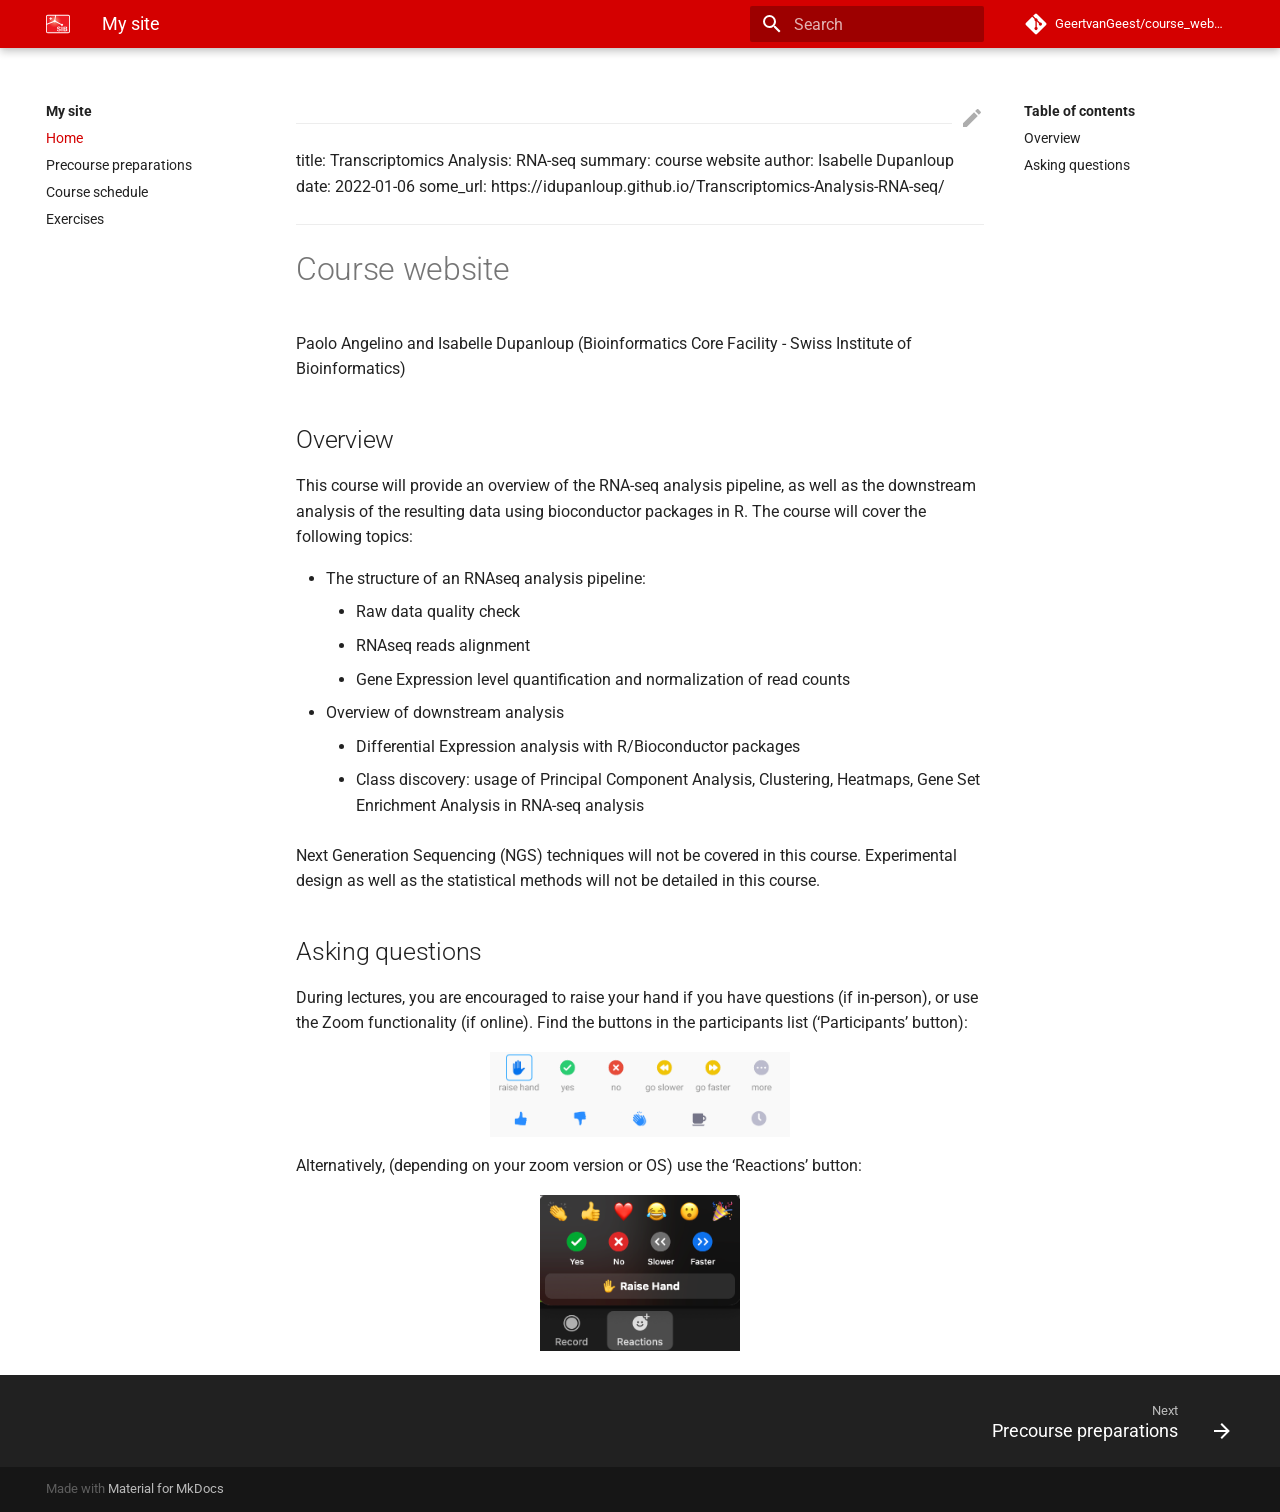
==== index.html @ 6cc34e75 "Deployed cab05c3 with MkDocs version: 1.1.2" ====
<!doctype html>
<html lang="en" class="no-js">
  <head>
    
      <meta charset="utf-8">
      <meta name="viewport" content="width=device-width,initial-scale=1">
      
      
      
      
      <link rel="icon" href="assets/images/SIB_logo.svg">
      <meta name="generator" content="mkdocs-1.1.2, mkdocs-material-7.1.6">
    
    
      
        <title>My site</title>
      
    
    
      <link rel="stylesheet" href="assets/stylesheets/main.875de78c.min.css">
      
        
        <link rel="stylesheet" href="assets/stylesheets/palette.f1a3b89f.min.css">
        
      
    
    
    
      
        
        <link rel="preconnect" href="https://fonts.gstatic.com" crossorigin>
        <link rel="stylesheet" href="https://fonts.googleapis.com/css?family=Roboto:300,400,400i,700%7CRoboto+Mono&display=fallback">
        <style>:root{--md-text-font-family:"Roboto";--md-code-font-family:"Roboto Mono"}</style>
      
    
    
    
      <link rel="stylesheet" href="stylesheets/extra.css">
    
    
      
    
    
  </head>
  
  
    
    
    
    
    
    <body dir="ltr" data-md-color-scheme="" data-md-color-primary="none" data-md-color-accent="none">
  
    
    <script>function __prefix(e){return new URL(".",location).pathname+"."+e}function __get(e,t=localStorage){return JSON.parse(t.getItem(__prefix(e)))}</script>
    
    <input class="md-toggle" data-md-toggle="drawer" type="checkbox" id="__drawer" autocomplete="off">
    <input class="md-toggle" data-md-toggle="search" type="checkbox" id="__search" autocomplete="off">
    <label class="md-overlay" for="__drawer"></label>
    <div data-md-component="skip">
      
        
        <a href="#course-website" class="md-skip">
          Skip to content
        </a>
      
    </div>
    <div data-md-component="announce">
      
    </div>
    
      <header class="md-header" data-md-component="header">
  <nav class="md-header__inner md-grid" aria-label="Header">
    <a href="." title="My site" class="md-header__button md-logo" aria-label="My site" data-md-component="logo">
      
  <img src="assets/images/SIB_logo.svg" alt="logo">

    </a>
    <label class="md-header__button md-icon" for="__drawer">
      <svg xmlns="http://www.w3.org/2000/svg" viewBox="0 0 24 24"><path d="M3 6h18v2H3V6m0 5h18v2H3v-2m0 5h18v2H3v-2z"/></svg>
    </label>
    <div class="md-header__title" data-md-component="header-title">
      <div class="md-header__ellipsis">
        <div class="md-header__topic">
          <span class="md-ellipsis">
            My site
          </span>
        </div>
        <div class="md-header__topic" data-md-component="header-topic">
          <span class="md-ellipsis">
            
              Home
            
          </span>
        </div>
      </div>
    </div>
    
    
    
      <label class="md-header__button md-icon" for="__search">
        <svg xmlns="http://www.w3.org/2000/svg" viewBox="0 0 24 24"><path d="M9.5 3A6.5 6.5 0 0 1 16 9.5c0 1.61-.59 3.09-1.56 4.23l.27.27h.79l5 5-1.5 1.5-5-5v-.79l-.27-.27A6.516 6.516 0 0 1 9.5 16 6.5 6.5 0 0 1 3 9.5 6.5 6.5 0 0 1 9.5 3m0 2C7 5 5 7 5 9.5S7 14 9.5 14 14 12 14 9.5 12 5 9.5 5z"/></svg>
      </label>
      
<div class="md-search" data-md-component="search" role="dialog">
  <label class="md-search__overlay" for="__search"></label>
  <div class="md-search__inner" role="search">
    <form class="md-search__form" name="search">
      <input type="text" class="md-search__input" name="query" aria-label="Search" placeholder="Search" autocapitalize="off" autocorrect="off" autocomplete="off" spellcheck="false" data-md-component="search-query" data-md-state="active" required>
      <label class="md-search__icon md-icon" for="__search">
        <svg xmlns="http://www.w3.org/2000/svg" viewBox="0 0 24 24"><path d="M9.5 3A6.5 6.5 0 0 1 16 9.5c0 1.61-.59 3.09-1.56 4.23l.27.27h.79l5 5-1.5 1.5-5-5v-.79l-.27-.27A6.516 6.516 0 0 1 9.5 16 6.5 6.5 0 0 1 3 9.5 6.5 6.5 0 0 1 9.5 3m0 2C7 5 5 7 5 9.5S7 14 9.5 14 14 12 14 9.5 12 5 9.5 5z"/></svg>
        <svg xmlns="http://www.w3.org/2000/svg" viewBox="0 0 24 24"><path d="M20 11v2H8l5.5 5.5-1.42 1.42L4.16 12l7.92-7.92L13.5 5.5 8 11h12z"/></svg>
      </label>
      <button type="reset" class="md-search__icon md-icon" aria-label="Clear" tabindex="-1">
        <svg xmlns="http://www.w3.org/2000/svg" viewBox="0 0 24 24"><path d="M19 6.41 17.59 5 12 10.59 6.41 5 5 6.41 10.59 12 5 17.59 6.41 19 12 13.41 17.59 19 19 17.59 13.41 12 19 6.41z"/></svg>
      </button>
    </form>
    <div class="md-search__output">
      <div class="md-search__scrollwrap" data-md-scrollfix>
        <div class="md-search-result" data-md-component="search-result">
          <div class="md-search-result__meta">
            Initializing search
          </div>
          <ol class="md-search-result__list"></ol>
        </div>
      </div>
    </div>
  </div>
</div>
    
    
      <div class="md-header__source">
        
<a href="https://github.com/GeertvanGeest/course_website_template/" title="Go to repository" class="md-source" data-md-component="source">
  <div class="md-source__icon md-icon">
    
    <svg xmlns="http://www.w3.org/2000/svg" viewBox="0 0 448 512"><path d="M439.55 236.05 244 40.45a28.87 28.87 0 0 0-40.81 0l-40.66 40.63 51.52 51.52c27.06-9.14 52.68 16.77 43.39 43.68l49.66 49.66c34.23-11.8 61.18 31 35.47 56.69-26.49 26.49-70.21-2.87-56-37.34L240.22 199v121.85c25.3 12.54 22.26 41.85 9.08 55a34.34 34.34 0 0 1-48.55 0c-17.57-17.6-11.07-46.91 11.25-56v-123c-20.8-8.51-24.6-30.74-18.64-45L142.57 101 8.45 235.14a28.86 28.86 0 0 0 0 40.81l195.61 195.6a28.86 28.86 0 0 0 40.8 0l194.69-194.69a28.86 28.86 0 0 0 0-40.81z"/></svg>
  </div>
  <div class="md-source__repository">
    GeertvanGeest/course_website_template
  </div>
</a>
      </div>
    
  </nav>
</header>
    
    <div class="md-container" data-md-component="container">
      
      
        
      
      <main class="md-main" data-md-component="main">
        <div class="md-main__inner md-grid">
          
            
              
              <div class="md-sidebar md-sidebar--primary" data-md-component="sidebar" data-md-type="navigation" >
                <div class="md-sidebar__scrollwrap">
                  <div class="md-sidebar__inner">
                    


<nav class="md-nav md-nav--primary" aria-label="Navigation" data-md-level="0">
  <label class="md-nav__title" for="__drawer">
    <a href="." title="My site" class="md-nav__button md-logo" aria-label="My site" data-md-component="logo">
      
  <img src="assets/images/SIB_logo.svg" alt="logo">

    </a>
    My site
  </label>
  
    <div class="md-nav__source">
      
<a href="https://github.com/GeertvanGeest/course_website_template/" title="Go to repository" class="md-source" data-md-component="source">
  <div class="md-source__icon md-icon">
    
    <svg xmlns="http://www.w3.org/2000/svg" viewBox="0 0 448 512"><path d="M439.55 236.05 244 40.45a28.87 28.87 0 0 0-40.81 0l-40.66 40.63 51.52 51.52c27.06-9.14 52.68 16.77 43.39 43.68l49.66 49.66c34.23-11.8 61.18 31 35.47 56.69-26.49 26.49-70.21-2.87-56-37.34L240.22 199v121.85c25.3 12.54 22.26 41.85 9.08 55a34.34 34.34 0 0 1-48.55 0c-17.57-17.6-11.07-46.91 11.25-56v-123c-20.8-8.51-24.6-30.74-18.64-45L142.57 101 8.45 235.14a28.86 28.86 0 0 0 0 40.81l195.61 195.6a28.86 28.86 0 0 0 40.8 0l194.69-194.69a28.86 28.86 0 0 0 0-40.81z"/></svg>
  </div>
  <div class="md-source__repository">
    GeertvanGeest/course_website_template
  </div>
</a>
    </div>
  
  <ul class="md-nav__list" data-md-scrollfix>
    
      
      
      

  
  
    
  
  
    <li class="md-nav__item md-nav__item--active">
      
      <input class="md-nav__toggle md-toggle" data-md-toggle="toc" type="checkbox" id="__toc">
      
      
        
      
      
        <label class="md-nav__link md-nav__link--active" for="__toc">
          Home
          <span class="md-nav__icon md-icon"></span>
        </label>
      
      <a href="." class="md-nav__link md-nav__link--active">
        Home
      </a>
      
        
<nav class="md-nav md-nav--secondary" aria-label="Table of contents">
  
  
  
    
  
  
    <label class="md-nav__title" for="__toc">
      <span class="md-nav__icon md-icon"></span>
      Table of contents
    </label>
    <ul class="md-nav__list" data-md-component="toc" data-md-scrollfix>
      
        <li class="md-nav__item">
  <a href="#overview" class="md-nav__link">
    Overview
  </a>
  
</li>
      
        <li class="md-nav__item">
  <a href="#asking-questions" class="md-nav__link">
    Asking questions
  </a>
  
</li>
      
    </ul>
  
</nav>
      
    </li>
  

    
      
      
      

  
  
  
    <li class="md-nav__item">
      <a href="precourse/" class="md-nav__link">
        Precourse preparations
      </a>
    </li>
  

    
      
      
      

  
  
  
    <li class="md-nav__item">
      <a href="course_schedule/" class="md-nav__link">
        Course schedule
      </a>
    </li>
  

    
      
      
      

  
  
  
    <li class="md-nav__item">
      <a href="exercises/" class="md-nav__link">
        Exercises
      </a>
    </li>
  

    
  </ul>
</nav>
                  </div>
                </div>
              </div>
            
            
              
              <div class="md-sidebar md-sidebar--secondary" data-md-component="sidebar" data-md-type="toc" >
                <div class="md-sidebar__scrollwrap">
                  <div class="md-sidebar__inner">
                    
<nav class="md-nav md-nav--secondary" aria-label="Table of contents">
  
  
  
    
  
  
    <label class="md-nav__title" for="__toc">
      <span class="md-nav__icon md-icon"></span>
      Table of contents
    </label>
    <ul class="md-nav__list" data-md-component="toc" data-md-scrollfix>
      
        <li class="md-nav__item">
  <a href="#overview" class="md-nav__link">
    Overview
  </a>
  
</li>
      
        <li class="md-nav__item">
  <a href="#asking-questions" class="md-nav__link">
    Asking questions
  </a>
  
</li>
      
    </ul>
  
</nav>
                  </div>
                </div>
              </div>
            
          
          <div class="md-content" data-md-component="content">
            <article class="md-content__inner md-typeset">
              
                
                  <a href="https://github.com/GeertvanGeest/course_website_template/edit/master/docs/index.md" title="Edit this page" class="md-content__button md-icon">
                    <svg xmlns="http://www.w3.org/2000/svg" viewBox="0 0 24 24"><path d="M20.71 7.04c.39-.39.39-1.04 0-1.41l-2.34-2.34c-.37-.39-1.02-.39-1.41 0l-1.84 1.83 3.75 3.75M3 17.25V21h3.75L17.81 9.93l-3.75-3.75L3 17.25z"/></svg>
                  </a>
                
                
                <hr />
<p>title: Transcriptomics Analysis: RNA-seq
summary: course website
author: Isabelle Dupanloup
date: 2022-01-06
some_url: https://idupanloup.github.io/Transcriptomics-Analysis-RNA-seq/</p>
<hr />
<h1 id="course-website">Course website</h1>
<p>Paolo Angelino and Isabelle Dupanloup (Bioinformatics Core Facility - Swiss Institute of Bioinformatics)</p>
<h2 id="overview">Overview</h2>
<p>This course will provide an overview of the RNA-seq analysis pipeline, as well as the downstream analysis of the resulting data using bioconductor packages in R. The course will cover the following topics:</p>
<ul>
<li>The structure of an RNAseq analysis pipeline:<ul>
<li>Raw data quality check</li>
<li>RNAseq reads alignment</li>
<li>Gene Expression level quantification and normalization of read counts</li>
</ul>
</li>
<li>Overview of downstream analysis<ul>
<li>Differential Expression analysis with R/Bioconductor packages</li>
<li>Class discovery: usage of Principal Component Analysis, Clustering, Heatmaps, Gene Set Enrichment Analysis in RNA-seq analysis</li>
</ul>
</li>
</ul>
<p>Next Generation Sequencing (NGS) techniques will not be covered in this course.
Experimental design as well as the statistical methods will not be detailed in this course. </p>
<h2 id="asking-questions">Asking questions</h2>
<p>During lectures, you are encouraged to raise your hand if you have questions (if in-person), or use the Zoom functionality (if online). Find the buttons in the participants list (&lsquo;Participants&rsquo; button):</p>
<figure>
  <img src="assets/images/zoom_icons.png" width="300"/>
</figure>

<p>Alternatively, (depending on your zoom version or OS) use the &lsquo;Reactions&rsquo; button:</p>
<figure>
  <img src="assets/images/reactions_zoom.png" width="200"/>
</figure>
                
              
              
                


              
            </article>
          </div>
        </div>
        
      </main>
      
        
<footer class="md-footer">
  
    <nav class="md-footer__inner md-grid" aria-label="Footer">
      
      
        <a href="precourse/" class="md-footer__link md-footer__link--next" rel="next">
          <div class="md-footer__title">
            <div class="md-ellipsis">
              <span class="md-footer__direction">
                Next
              </span>
              Precourse preparations
            </div>
          </div>
          <div class="md-footer__button md-icon">
            <svg xmlns="http://www.w3.org/2000/svg" viewBox="0 0 24 24"><path d="M4 11v2h12l-5.5 5.5 1.42 1.42L19.84 12l-7.92-7.92L10.5 5.5 16 11H4z"/></svg>
          </div>
        </a>
      
    </nav>
  
  <div class="md-footer-meta md-typeset">
    <div class="md-footer-meta__inner md-grid">
      <div class="md-footer-copyright">
        
        Made with
        <a href="https://squidfunk.github.io/mkdocs-material/" target="_blank" rel="noopener">
          Material for MkDocs
        </a>
        
      </div>
      
    </div>
  </div>
</footer>
      
    </div>
    <div class="md-dialog" data-md-component="dialog">
      <div class="md-dialog__inner md-typeset"></div>
    </div>
    <script id="__config" type="application/json">{"base": ".", "features": [], "translations": {"clipboard.copy": "Copy to clipboard", "clipboard.copied": "Copied to clipboard", "search.config.lang": "en", "search.config.pipeline": "trimmer, stopWordFilter", "search.config.separator": "[\\s\\-]+", "search.placeholder": "Search", "search.result.placeholder": "Type to start searching", "search.result.none": "No matching documents", "search.result.one": "1 matching document", "search.result.other": "# matching documents", "search.result.more.one": "1 more on this page", "search.result.more.other": "# more on this page", "search.result.term.missing": "Missing"}, "search": "assets/javascripts/workers/search.d351de03.min.js", "version": null}</script>
    
    
      <script src="assets/javascripts/bundle.34eae1b6.min.js"></script>
      
    
  </body>
</html>
---- assets/stylesheets/main.875de78c.min.css ----
@charset "UTF-8";html{-webkit-text-size-adjust:none;-ms-text-size-adjust:none;text-size-adjust:none;box-sizing:border-box}*,:after,:before{box-sizing:inherit}body{margin:0}a,button,input,label{-webkit-tap-highlight-color:transparent}a{color:inherit;text-decoration:none}hr{border:0;box-sizing:content-box;display:block;height:.05rem;overflow:visible;padding:0}small{font-size:80%}sub,sup{line-height:1em}img{border-style:none}table{border-collapse:separate;border-spacing:0}td,th{font-weight:400;vertical-align:top}button{background:transparent;border:0;font-family:inherit;font-size:inherit;margin:0;padding:0}input{border:0;outline:none}:root{--md-default-fg-color:rgba(0,0,0,0.87);--md-default-fg-color--light:rgba(0,0,0,0.54);--md-default-fg-color--lighter:rgba(0,0,0,0.32);--md-default-fg-color--lightest:rgba(0,0,0,0.07);--md-default-bg-color:#fff;--md-default-bg-color--light:hsla(0,0%,100%,0.7);--md-default-bg-color--lighter:hsla(0,0%,100%,0.3);--md-default-bg-color--lightest:hsla(0,0%,100%,0.12);--md-primary-fg-color:#4051b5;--md-primary-fg-color--light:#5d6cc0;--md-primary-fg-color--dark:#303fa1;--md-primary-bg-color:#fff;--md-primary-bg-color--light:hsla(0,0%,100%,0.7);--md-accent-fg-color:#526cfe;--md-accent-fg-color--transparent:rgba(82,108,254,0.1);--md-accent-bg-color:#fff;--md-accent-bg-color--light:hsla(0,0%,100%,0.7)}:root>*{--md-code-fg-color:#36464e;--md-code-bg-color:#f5f5f5;--md-code-hl-color:rgba(255,255,0,0.5);--md-code-hl-number-color:#d52a2a;--md-code-hl-special-color:#db1457;--md-code-hl-function-color:#a846b9;--md-code-hl-constant-color:#6e59d9;--md-code-hl-keyword-color:#3f6ec6;--md-code-hl-string-color:#1c7d4d;--md-code-hl-name-color:var(--md-code-fg-color);--md-code-hl-operator-color:var(--md-default-fg-color--light);--md-code-hl-punctuation-color:var(--md-default-fg-color--light);--md-code-hl-comment-color:var(--md-default-fg-color--light);--md-code-hl-generic-color:var(--md-default-fg-color--light);--md-code-hl-variable-color:var(--md-default-fg-color--light);--md-typeset-color:var(--md-default-fg-color);--md-typeset-a-color:var(--md-primary-fg-color);--md-typeset-mark-color:rgba(255,255,0,0.5);--md-typeset-del-color:rgba(245,80,61,0.15);--md-typeset-ins-color:rgba(11,213,112,0.15);--md-typeset-kbd-color:#fafafa;--md-typeset-kbd-accent-color:#fff;--md-typeset-kbd-border-color:#b8b8b8;--md-admonition-fg-color:var(--md-default-fg-color);--md-admonition-bg-color:var(--md-default-bg-color);--md-footer-fg-color:#fff;--md-footer-fg-color--light:hsla(0,0%,100%,0.7);--md-footer-fg-color--lighter:hsla(0,0%,100%,0.3);--md-footer-bg-color:rgba(0,0,0,0.87);--md-footer-bg-color--dark:rgba(0,0,0,0.32)}.md-icon svg{fill:currentColor;display:block;height:1.2rem;width:1.2rem}body{-webkit-font-smoothing:antialiased;-moz-osx-font-smoothing:grayscale}body,input{font-feature-settings:"kern","liga";font-family:var(--md-text-font-family,_),-apple-system,BlinkMacSystemFont,Helvetica,Arial,sans-serif}body,code,input,kbd,pre{color:var(--md-typeset-color)}code,kbd,pre{font-feature-settings:"kern";font-family:var(--md-code-font-family,_),SFMono-Regular,Consolas,Menlo,monospace}:root{--md-typeset-table--ascending:url('data:image/svg+xml;charset=utf-8,<svg xmlns="http://www.w3.org/2000/svg" viewBox="0 0 24 24"><path d="M11 4h2v12l5.5-5.5 1.42 1.42L12 19.84l-7.92-7.92L5.5 10.5 11 16V4z"/></svg>');--md-typeset-table--descending:url('data:image/svg+xml;charset=utf-8,<svg xmlns="http://www.w3.org/2000/svg" viewBox="0 0 24 24"><path d="M13 20h-2V8l-5.5 5.5-1.42-1.42L12 4.16l7.92 7.92-1.42 1.42L13 8v12z"/></svg>')}.md-typeset{-webkit-print-color-adjust:exact;color-adjust:exact;font-size:.8rem;line-height:1.6}@media print{.md-typeset{font-size:.68rem}}.md-typeset blockquote,.md-typeset dl,.md-typeset figure,.md-typeset ol,.md-typeset pre,.md-typeset ul{margin:1em 0}.md-typeset h1{color:var(--md-default-fg-color--light);font-size:2em;line-height:1.3;margin:0 0 1.25em}.md-typeset h1,.md-typeset h2{font-weight:300;letter-spacing:-.01em}.md-typeset h2{font-size:1.5625em;line-height:1.4;margin:1.6em 0 .64em}.md-typeset h3{font-size:1.25em;font-weight:400;letter-spacing:-.01em;line-height:1.5;margin:1.6em 0 .8em}.md-typeset h2+h3{margin-top:.8em}.md-typeset h4{font-weight:700;letter-spacing:-.01em;margin:1em 0}.md-typeset h5,.md-typeset h6{color:var(--md-default-fg-color--light);font-size:.8em;font-weight:700;letter-spacing:-.01em;margin:1.25em 0}.md-typeset h5{text-transform:uppercase}.md-typeset hr{border-bottom:.05rem solid var(--md-default-fg-color--lightest);display:flow-root;margin:1.5em 0}.md-typeset a{color:var(--md-typeset-a-color);word-break:break-word}.md-typeset a,.md-typeset a:before{transition:color 125ms}.md-typeset a:focus,.md-typeset a:hover{color:var(--md-accent-fg-color)}.md-typeset a.focus-visible{outline-color:var(--md-accent-fg-color);outline-offset:.2rem}.md-typeset code,.md-typeset kbd,.md-typeset pre{color:var(--md-code-fg-color);direction:ltr}@media print{.md-typeset code,.md-typeset kbd,.md-typeset pre{white-space:pre-wrap}}.md-typeset code{background-color:var(--md-code-bg-color);border-radius:.1rem;-webkit-box-decoration-break:clone;box-decoration-break:clone;font-size:.85em;padding:0 .2941176471em;word-break:break-word}.md-typeset code:not(.focus-visible){-webkit-tap-highlight-color:transparent;outline:none}.md-typeset h1 code,.md-typeset h2 code,.md-typeset h3 code,.md-typeset h4 code,.md-typeset h5 code,.md-typeset h6 code{background-color:transparent;box-shadow:none;margin:initial;padding:initial}.md-typeset a code{color:currentColor}.md-typeset pre{display:flow-root;line-height:1.4;position:relative}.md-typeset pre>code{-webkit-box-decoration-break:slice;box-decoration-break:slice;box-shadow:none;display:block;margin:0;overflow:auto;padding:.7720588235em 1.1764705882em;scrollbar-color:var(--md-default-fg-color--lighter) transparent;scrollbar-width:thin;touch-action:auto;word-break:normal}.md-typeset pre>code:hover{scrollbar-color:var(--md-accent-fg-color) transparent}.md-typeset pre>code::-webkit-scrollbar{height:.2rem;width:.2rem}.md-typeset pre>code::-webkit-scrollbar-thumb{background-color:var(--md-default-fg-color--lighter)}.md-typeset pre>code::-webkit-scrollbar-thumb:hover{background-color:var(--md-accent-fg-color)}@media screen and (max-width:44.9375em){.md-typeset>pre{margin:1em -.8rem}.md-typeset>pre code{border-radius:0}}.md-typeset kbd{background-color:var(--md-typeset-kbd-color);border-radius:.1rem;box-shadow:0 .1rem 0 .05rem var(--md-typeset-kbd-border-color),0 .1rem 0 var(--md-typeset-kbd-border-color),0 -.1rem .2rem var(--md-typeset-kbd-accent-color) inset;color:var(--md-default-fg-color);display:inline-block;font-size:.75em;padding:0 .6666666667em;vertical-align:text-top;word-break:break-word}.md-typeset mark{background-color:var(--md-typeset-mark-color);-webkit-box-decoration-break:clone;box-decoration-break:clone;color:inherit;word-break:break-word}.md-typeset abbr{border-bottom:.05rem dotted var(--md-default-fg-color--light);cursor:help;text-decoration:none}@media (hover:none){.md-typeset abbr{position:relative}.md-typeset abbr[title]:focus:after,.md-typeset abbr[title]:hover:after{background-color:var(--md-default-fg-color);border-radius:.1rem;box-shadow:0 2px 2px 0 rgba(0,0,0,.14),0 1px 5px 0 rgba(0,0,0,.12),0 3px 1px -2px rgba(0,0,0,.2);color:var(--md-default-bg-color);content:attr(title);display:inline-block;font-size:.7rem;left:0;margin-top:2em;max-width:80%;min-width:-webkit-max-content;min-width:-moz-max-content;min-width:max-content;padding:.2rem .3rem;position:absolute;width:auto}}.md-typeset small{opacity:.75}.md-typeset sub,.md-typeset sup{margin-left:.078125em}[dir=rtl] .md-typeset sub,[dir=rtl] .md-typeset sup{margin-left:0;margin-right:.078125em}.md-typeset blockquote{border-left:.2rem solid var(--md-default-fg-color--lighter);color:var(--md-default-fg-color--light);display:flow-root;padding-left:.6rem}[dir=rtl] .md-typeset blockquote{border-left:initial;border-right:.2rem solid var(--md-default-fg-color--lighter);padding-left:0;padding-right:.6rem}.md-typeset ul{list-style-type:disc}.md-typeset ol,.md-typeset ul{display:flow-root;margin-left:.625em;padding:0}[dir=rtl] .md-typeset ol,[dir=rtl] .md-typeset ul{margin-left:0;margin-right:.625em}.md-typeset ol ol,.md-typeset ul ol{list-style-type:lower-alpha}.md-typeset ol ol ol,.md-typeset ul ol ol{list-style-type:lower-roman}.md-typeset ol li,.md-typeset ul li{margin-bottom:.5em;margin-left:1.25em}[dir=rtl] .md-typeset ol li,[dir=rtl] .md-typeset ul li{margin-left:0;margin-right:1.25em}.md-typeset ol li blockquote,.md-typeset ol li p,.md-typeset ul li blockquote,.md-typeset ul li p{margin:.5em 0}.md-typeset ol li:last-child,.md-typeset ul li:last-child{margin-bottom:0}.md-typeset ol li ol,.md-typeset ol li ul,.md-typeset ul li ol,.md-typeset ul li ul{margin:.5em 0 .5em .625em}[dir=rtl] .md-typeset ol li ol,[dir=rtl] .md-typeset ol li ul,[dir=rtl] .md-typeset ul li ol,[dir=rtl] .md-typeset ul li ul{margin-left:0;margin-right:.625em}.md-typeset dd{margin:1em 0 1.5em 1.875em}[dir=rtl] .md-typeset dd{margin-left:0;margin-right:1.875em}.md-typeset img,.md-typeset svg{height:auto;max-width:100%}.md-typeset img[align=left],.md-typeset svg[align=left]{margin:1em 1em 1em 0}.md-typeset img[align=right],.md-typeset svg[align=right]{margin:1em 0 1em 1em}.md-typeset img[align]:only-child,.md-typeset svg[align]:only-child{margin-top:0}.md-typeset figure{display:flow-root;margin:0 auto;max-width:100%;text-align:center;width:-webkit-fit-content;width:-moz-fit-content;width:fit-content}.md-typeset figure img{display:block}.md-typeset figcaption{font-style:italic;margin:1em auto 2em;max-width:24rem}.md-typeset iframe{max-width:100%}.md-typeset table:not([class]){background-color:var(--md-default-bg-color);border-radius:.1rem;box-shadow:0 .2rem .5rem rgba(0,0,0,.05),0 0 .05rem rgba(0,0,0,.1);display:inline-block;font-size:.64rem;max-width:100%;overflow:auto;touch-action:auto}@media print{.md-typeset table:not([class]){display:table}}.md-typeset table:not([class])+*{margin-top:1.5em}.md-typeset table:not([class]) td>:first-child,.md-typeset table:not([class]) th>:first-child{margin-top:0}.md-typeset table:not([class]) td>:last-child,.md-typeset table:not([class]) th>:last-child{margin-bottom:0}.md-typeset table:not([class]) td:not([align]),.md-typeset table:not([class]) th:not([align]){text-align:left}[dir=rtl] .md-typeset table:not([class]) td:not([align]),[dir=rtl] .md-typeset table:not([class]) th:not([align]){text-align:right}.md-typeset table:not([class]) th{background-color:var(--md-default-fg-color--light);color:var(--md-default-bg-color);min-width:5rem;padding:.9375em 1.25em;vertical-align:top}.md-typeset table:not([class]) th a{color:inherit}.md-typeset table:not([class]) td{border-top:.05rem solid var(--md-default-fg-color--lightest);padding:.9375em 1.25em;vertical-align:top}.md-typeset table:not([class]) tr{transition:background-color 125ms}.md-typeset table:not([class]) tr:hover{background-color:rgba(0,0,0,.04);box-shadow:0 .05rem 0 var(--md-default-bg-color) inset}.md-typeset table:not([class]) tr:first-child td{border-top:0}.md-typeset table:not([class]) a{word-break:normal}.md-typeset table th[role=columnheader]{cursor:pointer}.md-typeset table th[role=columnheader]:after{content:"";display:inline-block;height:1.2em;margin-left:.5em;-webkit-mask-repeat:no-repeat;mask-repeat:no-repeat;-webkit-mask-size:contain;mask-size:contain;vertical-align:sub;width:1.2em}.md-typeset table th[role=columnheader][aria-sort=ascending]:after{background-color:currentColor;-webkit-mask-image:var(--md-typeset-table--ascending);mask-image:var(--md-typeset-table--ascending)}.md-typeset table th[role=columnheader][aria-sort=descending]:after{background-color:currentColor;-webkit-mask-image:var(--md-typeset-table--descending);mask-image:var(--md-typeset-table--descending)}.md-typeset__scrollwrap{margin:1em -.8rem;overflow-x:auto;touch-action:auto}.md-typeset__table{display:inline-block;margin-bottom:.5em;padding:0 .8rem}@media print{.md-typeset__table{display:block}}html .md-typeset__table table{display:table;margin:0;overflow:hidden;width:100%}html{font-size:125%;height:100%;overflow-x:hidden}@media screen and (min-width:100em){html{font-size:137.5%}}@media screen and (min-width:125em){html{font-size:150%}}body{background-color:var(--md-default-bg-color);display:flex;flex-direction:column;font-size:.5rem;min-height:100%;position:relative;width:100%}@media print{body{display:block}}@media screen and (max-width:59.9375em){body[data-md-state=lock]{position:fixed}}.md-grid{margin-left:auto;margin-right:auto;max-width:61rem}.md-container{display:flex;flex-direction:column;flex-grow:1}@media print{.md-container{display:block}}.md-main{flex-grow:1}.md-main__inner{display:flex;height:100%;margin-top:1.5rem}.md-ellipsis{overflow:hidden;text-overflow:ellipsis;white-space:nowrap}.md-toggle{display:none}.md-option{height:0;opacity:0;position:absolute;width:0}.md-option:checked+label:not([hidden]){display:block}.md-option.focus-visible+label{outline-color:var(--md-accent-fg-color);outline-style:auto}.md-skip{background-color:var(--md-default-fg-color);border-radius:.1rem;color:var(--md-default-bg-color);font-size:.64rem;margin:.5rem;opacity:0;outline-color:var(--md-accent-fg-color);padding:.3rem .5rem;position:fixed;transform:translateY(.4rem);z-index:-1}.md-skip:focus{opacity:1;transform:translateY(0);transition:transform .25s cubic-bezier(.4,0,.2,1),opacity 175ms 75ms;z-index:10}@page{margin:25mm}.md-announce{background-color:var(--md-footer-bg-color);overflow:auto}@media print{.md-announce{display:none}}.md-announce__inner{color:var(--md-footer-fg-color);font-size:.7rem;margin:.6rem auto;padding:0 .8rem}:root{--md-clipboard-icon:url('data:image/svg+xml;charset=utf-8,<svg xmlns="http://www.w3.org/2000/svg" viewBox="0 0 24 24"><path d="M19 21H8V7h11m0-2H8a2 2 0 0 0-2 2v14a2 2 0 0 0 2 2h11a2 2 0 0 0 2-2V7a2 2 0 0 0-2-2m-3-4H4a2 2 0 0 0-2 2v14h2V3h12V1z"/></svg>')}.md-clipboard{border-radius:.1rem;color:var(--md-default-fg-color--lightest);cursor:pointer;height:1.5em;outline-color:var(--md-accent-fg-color);outline-offset:.1rem;position:absolute;right:.5em;top:.5em;transition:color .25s;width:1.5em;z-index:1}@media print{.md-clipboard{display:none}}.md-clipboard:not(.focus-visible){-webkit-tap-highlight-color:transparent;outline:none}:hover>.md-clipboard{color:var(--md-default-fg-color--light)}.md-clipboard:focus,.md-clipboard:hover{color:var(--md-accent-fg-color)}.md-clipboard:after{background-color:currentColor;content:"";display:block;height:1.125em;margin:0 auto;-webkit-mask-image:var(--md-clipboard-icon);mask-image:var(--md-clipboard-icon);-webkit-mask-repeat:no-repeat;mask-repeat:no-repeat;-webkit-mask-size:contain;mask-size:contain;width:1.125em}.md-clipboard--inline{cursor:pointer}.md-clipboard--inline code{transition:color .25s,background-color .25s}.md-clipboard--inline:focus code,.md-clipboard--inline:hover code{background-color:var(--md-accent-fg-color--transparent);color:var(--md-accent-fg-color)}.md-content{flex-grow:1;overflow:hidden;scroll-padding-top:51.2rem}.md-content__inner{margin:0 .8rem 1.2rem;padding-top:.6rem}@media screen and (min-width:76.25em){.md-sidebar--primary:not([hidden])~.md-content>.md-content__inner{margin-left:1.2rem}[dir=rtl] .md-sidebar--primary:not([hidden])~.md-content>.md-content__inner{margin-left:.8rem;margin-right:1.2rem}.md-sidebar--secondary:not([hidden])~.md-content>.md-content__inner{margin-right:1.2rem}[dir=rtl] .md-sidebar--secondary:not([hidden])~.md-content>.md-content__inner{margin-left:1.2rem;margin-right:.8rem}}.md-content__inner:before{content:"";display:block;height:.4rem}.md-content__inner>:last-child{margin-bottom:0}.md-content__button{float:right;margin:.4rem 0 .4rem .4rem;padding:0}@media print{.md-content__button{display:none}}[dir=rtl] .md-content__button{float:left;margin-left:0;margin-right:.4rem}[dir=rtl] .md-content__button svg{transform:scaleX(-1)}.md-typeset .md-content__button{color:var(--md-default-fg-color--lighter)}.md-content__button svg{display:inline;vertical-align:top}.md-dialog{background-color:var(--md-default-fg-color);border-radius:.1rem;bottom:.8rem;box-shadow:0 2px 2px 0 rgba(0,0,0,.14),0 1px 5px 0 rgba(0,0,0,.12),0 3px 1px -2px rgba(0,0,0,.2);left:auto;min-width:11.1rem;opacity:0;padding:.4rem .6rem;pointer-events:none;position:fixed;right:.8rem;transform:translateY(100%);transition:transform 0ms .4s,opacity .4s;z-index:2}@media print{.md-dialog{display:none}}[dir=rtl] .md-dialog{left:.8rem;right:auto}.md-dialog[data-md-state=open]{opacity:1;pointer-events:auto;transform:translateY(0);transition:transform .4s cubic-bezier(.075,.85,.175,1),opacity .4s}.md-dialog__inner{color:var(--md-default-bg-color);font-size:.7rem}.md-typeset .md-button{border:.1rem solid;border-radius:.1rem;color:var(--md-primary-fg-color);display:inline-block;font-weight:700;padding:.625em 2em;transition:color 125ms,background-color 125ms,border-color 125ms}.md-typeset .md-button--primary{background-color:var(--md-primary-fg-color);border-color:var(--md-primary-fg-color);color:var(--md-primary-bg-color)}.md-typeset .md-button:focus,.md-typeset .md-button:hover{background-color:var(--md-accent-fg-color);border-color:var(--md-accent-fg-color);color:var(--md-accent-bg-color)}.md-typeset .md-input{border-radius:.1rem;box-shadow:0 .2rem .5rem rgba(0,0,0,.1),0 .025rem .05rem rgba(0,0,0,.1);font-size:.8rem;height:1.8rem;padding:0 .6rem;transition:box-shadow .25s}.md-typeset .md-input:focus,.md-typeset .md-input:hover{box-shadow:0 .4rem 1rem rgba(0,0,0,.15),0 .025rem .05rem rgba(0,0,0,.15)}.md-typeset .md-input--stretch{width:100%}.md-header{background-color:var(--md-primary-fg-color);box-shadow:0 0 .2rem transparent,0 .2rem .4rem transparent;color:var(--md-primary-bg-color);left:0;position:-webkit-sticky;position:sticky;right:0;top:0;z-index:2}@media print{.md-header{display:none}}.md-header[data-md-state=shadow]{box-shadow:0 0 .2rem rgba(0,0,0,.1),0 .2rem .4rem rgba(0,0,0,.2);transition:transform .25s cubic-bezier(.1,.7,.1,1),box-shadow .25s}.md-header[data-md-state=hidden]{transform:translateY(-100%);transition:transform .25s cubic-bezier(.8,0,.6,1),box-shadow .25s}.md-header__inner{align-items:center;display:flex;padding:0 .2rem}.md-header__button{color:currentColor;cursor:pointer;margin:.2rem;outline-color:var(--md-accent-fg-color);padding:.4rem;position:relative;transition:opacity .25s;vertical-align:middle;z-index:1}.md-header__button:hover{opacity:.7}.md-header__button:not([hidden]){display:inline-block}.md-header__button:not(.focus-visible){-webkit-tap-highlight-color:transparent;outline:none}.md-header__button.md-logo{margin:.2rem;padding:.4rem}@media screen and (max-width:76.1875em){.md-header__button.md-logo{display:none}}.md-header__button.md-logo img,.md-header__button.md-logo svg{fill:currentColor;display:block;height:1.2rem;width:1.2rem}@media screen and (min-width:60em){.md-header__button[for=__search]{display:none}}.no-js .md-header__button[for=__search]{display:none}[dir=rtl] .md-header__button[for=__search] svg{transform:scaleX(-1)}@media screen and (min-width:76.25em){.md-header__button[for=__drawer]{display:none}}.md-header__topic{display:flex;max-width:100%;position:absolute;transition:transform .4s cubic-bezier(.1,.7,.1,1),opacity .15s}.md-header__topic+.md-header__topic{opacity:0;pointer-events:none;transform:translateX(1.25rem);transition:transform .4s cubic-bezier(1,.7,.1,.1),opacity .15s;z-index:-1}[dir=rtl] .md-header__topic+.md-header__topic{transform:translateX(-1.25rem)}.md-header__title{flex-grow:1;font-size:.9rem;height:2.4rem;line-height:2.4rem;margin-left:1rem;margin-right:.4rem}.md-header__title[data-md-state=active] .md-header__topic{opacity:0;pointer-events:none;transform:translateX(-1.25rem);transition:transform .4s cubic-bezier(1,.7,.1,.1),opacity .15s;z-index:-1}[dir=rtl] .md-header__title[data-md-state=active] .md-header__topic{transform:translateX(1.25rem)}.md-header__title[data-md-state=active] .md-header__topic+.md-header__topic{opacity:1;pointer-events:auto;transform:translateX(0);transition:transform .4s cubic-bezier(.1,.7,.1,1),opacity .15s;z-index:0}.md-header__title>.md-header__ellipsis{height:100%;position:relative;width:100%}.md-header__option{display:flex;flex-shrink:0;max-width:100%;transition:max-width 0ms .25s,opacity .25s .25s;white-space:nowrap}[data-md-toggle=search]:checked~.md-header .md-header__option{max-width:0;opacity:0;transition:max-width 0ms,opacity 0ms}.md-header__source{display:none}@media screen and (min-width:60em){.md-header__source{display:block;margin-left:1rem;max-width:11.7rem;width:11.7rem}[dir=rtl] .md-header__source{margin-left:0;margin-right:1rem}}@media screen and (min-width:76.25em){.md-header__source{margin-left:1.4rem}[dir=rtl] .md-header__source{margin-right:1.4rem}}.md-footer{background-color:var(--md-footer-bg-color);color:var(--md-footer-fg-color)}@media print{.md-footer{display:none}}.md-footer__inner{overflow:auto;padding:.2rem}.md-footer__link{display:flex;outline-color:var(--md-accent-fg-color);padding-bottom:.4rem;padding-top:1.4rem;transition:opacity .25s}@media screen and (min-width:45em){.md-footer__link{width:50%}}.md-footer__link:focus,.md-footer__link:hover{opacity:.7}.md-footer__link--prev{float:left}@media screen and (max-width:44.9375em){.md-footer__link--prev{width:25%}.md-footer__link--prev .md-footer__title{display:none}}[dir=rtl] .md-footer__link--prev{float:right}[dir=rtl] .md-footer__link--prev svg{transform:scaleX(-1)}.md-footer__link--next{float:right;text-align:right}@media screen and (max-width:44.9375em){.md-footer__link--next{width:75%}}[dir=rtl] .md-footer__link--next{float:left;text-align:left}[dir=rtl] .md-footer__link--next svg{transform:scaleX(-1)}.md-footer__title{flex-grow:1;font-size:.9rem;line-height:2.4rem;max-width:calc(100% - 2.4rem);padding:0 1rem;position:relative}.md-footer__button{margin:.2rem;padding:.4rem}.md-footer__direction{font-size:.64rem;left:0;margin-top:-1rem;opacity:.7;padding:0 1rem;position:absolute;right:0}.md-footer-meta{background-color:var(--md-footer-bg-color--dark)}.md-footer-meta__inner{display:flex;flex-wrap:wrap;justify-content:space-between;padding:.2rem}html .md-footer-meta.md-typeset a{color:var(--md-footer-fg-color--light)}html .md-footer-meta.md-typeset a:focus,html .md-footer-meta.md-typeset a:hover{color:var(--md-footer-fg-color)}.md-footer-copyright{color:var(--md-footer-fg-color--lighter);font-size:.64rem;margin:auto .6rem;padding:.4rem 0;width:100%}@media screen and (min-width:45em){.md-footer-copyright{width:auto}}.md-footer-copyright__highlight{color:var(--md-footer-fg-color--light)}.md-footer-social{margin:0 .4rem;padding:.2rem 0 .6rem}@media screen and (min-width:45em){.md-footer-social{padding:.6rem 0}}.md-footer-social__link{display:inline-block;height:1.6rem;text-align:center;width:1.6rem}.md-footer-social__link:before{line-height:1.9}.md-footer-social__link svg{fill:currentColor;max-height:.8rem;vertical-align:-25%}:root{--md-nav-icon--prev:url('data:image/svg+xml;charset=utf-8,<svg xmlns="http://www.w3.org/2000/svg" viewBox="0 0 24 24"><path d="M20 11v2H8l5.5 5.5-1.42 1.42L4.16 12l7.92-7.92L13.5 5.5 8 11h12z"/></svg>');--md-nav-icon--next:url('data:image/svg+xml;charset=utf-8,<svg xmlns="http://www.w3.org/2000/svg" viewBox="0 0 24 24"><path d="M8.59 16.58 13.17 12 8.59 7.41 10 6l6 6-6 6-1.41-1.42z"/></svg>');--md-toc-icon:url('data:image/svg+xml;charset=utf-8,<svg xmlns="http://www.w3.org/2000/svg" viewBox="0 0 24 24"><path d="M3 9h14V7H3v2m0 4h14v-2H3v2m0 4h14v-2H3v2m16 0h2v-2h-2v2m0-10v2h2V7h-2m0 6h2v-2h-2v2z"/></svg>')}.md-nav{font-size:.7rem;line-height:1.3}.md-nav__title{display:block;font-weight:700;overflow:hidden;padding:0 .6rem;text-overflow:ellipsis}.md-nav__title .md-nav__button{display:none}.md-nav__title .md-nav__button img{height:100%;width:auto}.md-nav__title .md-nav__button.md-logo img,.md-nav__title .md-nav__button.md-logo svg{fill:currentColor;display:block;height:2.4rem;width:2.4rem}.md-nav__list{list-style:none;margin:0;padding:0}.md-nav__item{padding:0 .6rem}.md-nav__item .md-nav__item{padding-right:0}[dir=rtl] .md-nav__item .md-nav__item{padding-left:0;padding-right:.6rem}.md-nav__link{cursor:pointer;display:block;margin-top:.625em;overflow:hidden;scroll-snap-align:start;text-overflow:ellipsis;transition:color 125ms}.md-nav__link[data-md-state=blur]{color:var(--md-default-fg-color--light)}.md-nav__item .md-nav__link--active{color:var(--md-typeset-a-color)}.md-nav__item--nested>.md-nav__link{color:inherit}.md-nav__link:focus,.md-nav__link:hover{color:var(--md-accent-fg-color)}.md-nav__link.focus-visible{outline-color:var(--md-accent-fg-color);outline-offset:.2rem}.md-nav--primary .md-nav__link[for=__toc]{display:none}.md-nav--primary .md-nav__link[for=__toc] .md-icon:after{background-color:currentColor;display:block;height:100%;-webkit-mask-image:var(--md-toc-icon);mask-image:var(--md-toc-icon);width:100%}.md-nav--primary .md-nav__link[for=__toc]~.md-nav{display:none}.md-nav__source{display:none}@media screen and (max-width:76.1875em){.md-nav--primary,.md-nav--primary .md-nav{background-color:var(--md-default-bg-color);display:flex;flex-direction:column;height:100%;left:0;position:absolute;right:0;top:0;z-index:1}.md-nav--primary .md-nav__item,.md-nav--primary .md-nav__title{font-size:.8rem;line-height:1.5}.md-nav--primary .md-nav__title{background-color:var(--md-default-fg-color--lightest);color:var(--md-default-fg-color--light);cursor:pointer;font-weight:400;height:5.6rem;line-height:2.4rem;padding:3rem .8rem .2rem;position:relative;white-space:nowrap}.md-nav--primary .md-nav__title .md-nav__icon{display:block;height:1.2rem;left:.4rem;margin:.2rem;position:absolute;top:.4rem;width:1.2rem}[dir=rtl] .md-nav--primary .md-nav__title .md-nav__icon{left:auto;right:.4rem}.md-nav--primary .md-nav__title .md-nav__icon:after{background-color:currentColor;content:"";display:block;height:100%;-webkit-mask-image:var(--md-nav-icon--prev);mask-image:var(--md-nav-icon--prev);-webkit-mask-repeat:no-repeat;mask-repeat:no-repeat;-webkit-mask-size:contain;mask-size:contain;width:100%}.md-nav--primary .md-nav__title~.md-nav__list{background-color:var(--md-default-bg-color);box-shadow:0 .05rem 0 var(--md-default-fg-color--lightest) inset;overflow-y:auto;-ms-scroll-snap-type:y mandatory;scroll-snap-type:y mandatory;touch-action:pan-y}.md-nav--primary .md-nav__title~.md-nav__list>:first-child{border-top:0}.md-nav--primary .md-nav__title[for=__drawer]{background-color:var(--md-primary-fg-color);color:var(--md-primary-bg-color)}.md-nav--primary .md-nav__title .md-logo{display:block;left:.2rem;margin:.2rem;padding:.4rem;position:absolute;top:.2rem}[dir=rtl] .md-nav--primary .md-nav__title .md-logo{left:auto;right:.2rem}.md-nav--primary .md-nav__list{flex:1}.md-nav--primary .md-nav__item{border-top:.05rem solid var(--md-default-fg-color--lightest);padding:0}.md-nav--primary .md-nav__item--nested>.md-nav__link{padding-right:2.4rem}[dir=rtl] .md-nav--primary .md-nav__item--nested>.md-nav__link{padding-left:2.4rem;padding-right:.8rem}.md-nav--primary .md-nav__item--active>.md-nav__link{color:var(--md-typeset-a-color)}.md-nav--primary .md-nav__item--active>.md-nav__link:focus,.md-nav--primary .md-nav__item--active>.md-nav__link:hover{color:var(--md-accent-fg-color)}.md-nav--primary .md-nav__link{margin-top:0;padding:.6rem .8rem;position:relative}.md-nav--primary .md-nav__link .md-nav__icon{color:inherit;font-size:1.2rem;height:1.2rem;margin-top:-.6rem;position:absolute;right:.6rem;top:50%;width:1.2rem}[dir=rtl] .md-nav--primary .md-nav__link .md-nav__icon{left:.6rem;right:auto}.md-nav--primary .md-nav__link .md-nav__icon:after{background-color:currentColor;content:"";display:block;height:100%;-webkit-mask-image:var(--md-nav-icon--next);mask-image:var(--md-nav-icon--next);-webkit-mask-repeat:no-repeat;mask-repeat:no-repeat;-webkit-mask-size:contain;mask-size:contain;width:100%}[dir=rtl] .md-nav--primary .md-nav__icon:after{transform:scale(-1)}.md-nav--primary .md-nav--secondary .md-nav__link{position:static}.md-nav--primary .md-nav--secondary .md-nav{background-color:transparent;position:static}.md-nav--primary .md-nav--secondary .md-nav .md-nav__link{padding-left:1.4rem}[dir=rtl] .md-nav--primary .md-nav--secondary .md-nav .md-nav__link{padding-left:0;padding-right:1.4rem}.md-nav--primary .md-nav--secondary .md-nav .md-nav .md-nav__link{padding-left:2rem}[dir=rtl] .md-nav--primary .md-nav--secondary .md-nav .md-nav .md-nav__link{padding-left:0;padding-right:2rem}.md-nav--primary .md-nav--secondary .md-nav .md-nav .md-nav .md-nav__link{padding-left:2.6rem}[dir=rtl] .md-nav--primary .md-nav--secondary .md-nav .md-nav .md-nav .md-nav__link{padding-left:0;padding-right:2.6rem}.md-nav--primary .md-nav--secondary .md-nav .md-nav .md-nav .md-nav .md-nav__link{padding-left:3.2rem}[dir=rtl] .md-nav--primary .md-nav--secondary .md-nav .md-nav .md-nav .md-nav .md-nav__link{padding-left:0;padding-right:3.2rem}.md-nav--secondary{background-color:transparent}.md-nav__toggle~.md-nav{display:flex;opacity:0;transform:translateX(100%);transition:transform .25s cubic-bezier(.8,0,.6,1),opacity 125ms 50ms}[dir=rtl] .md-nav__toggle~.md-nav{transform:translateX(-100%)}.md-nav__toggle:checked~.md-nav{opacity:1;transform:translateX(0);transition:transform .25s cubic-bezier(.4,0,.2,1),opacity 125ms 125ms}.md-nav__toggle:checked~.md-nav>.md-nav__list{-webkit-backface-visibility:hidden;backface-visibility:hidden}}@media screen and (max-width:59.9375em){.md-nav--primary .md-nav__link[for=__toc]{display:block;padding-right:2.4rem}[dir=rtl] .md-nav--primary .md-nav__link[for=__toc]{padding-left:2.4rem;padding-right:.8rem}.md-nav--primary .md-nav__link[for=__toc] .md-icon:after{content:""}.md-nav--primary .md-nav__link[for=__toc]+.md-nav__link{display:none}.md-nav--primary .md-nav__link[for=__toc]~.md-nav{display:flex}.md-nav__source{background-color:var(--md-primary-fg-color--dark);color:var(--md-primary-bg-color);display:block;padding:0 .2rem}}@media screen and (min-width:60em) and (max-width:76.1875em){.md-nav--integrated .md-nav__link[for=__toc]{display:block;padding-right:2.4rem;scroll-snap-align:none}[dir=rtl] .md-nav--integrated .md-nav__link[for=__toc]{padding-left:2.4rem;padding-right:.8rem}.md-nav--integrated .md-nav__link[for=__toc] .md-icon:after{content:""}.md-nav--integrated .md-nav__link[for=__toc]+.md-nav__link{display:none}.md-nav--integrated .md-nav__link[for=__toc]~.md-nav{display:flex}}@media screen and (min-width:60em){.md-nav--secondary .md-nav__title[for=__toc]{scroll-snap-align:start}.md-nav--secondary .md-nav__title .md-nav__icon{display:none}}@media screen and (min-width:76.25em){.md-nav{transition:max-height .25s cubic-bezier(.86,0,.07,1)}.md-nav--primary .md-nav__title[for=__drawer]{scroll-snap-align:start}.md-nav--primary .md-nav__title .md-nav__icon{display:none}.md-nav__toggle~.md-nav{display:none}.md-nav__toggle:checked~.md-nav,.md-nav__toggle:indeterminate~.md-nav{display:block}.md-nav__item--nested>.md-nav>.md-nav__title{display:none}.md-nav__item--section{display:block;margin:1.25em 0}.md-nav__item--section:last-child{margin-bottom:0}.md-nav__item--section>.md-nav__link{display:none}.md-nav__item--section>.md-nav{display:block}.md-nav__item--section>.md-nav>.md-nav__title{display:block;padding:0;pointer-events:none;scroll-snap-align:start}.md-nav__item--section>.md-nav>.md-nav__list>.md-nav__item{padding:0}.md-nav__icon{float:right;height:.9rem;transition:transform .25s;width:.9rem}[dir=rtl] .md-nav__icon{float:left;transform:rotate(180deg)}.md-nav__icon:after{background-color:currentColor;content:"";display:inline-block;height:100%;-webkit-mask-image:var(--md-nav-icon--next);mask-image:var(--md-nav-icon--next);-webkit-mask-repeat:no-repeat;mask-repeat:no-repeat;-webkit-mask-size:contain;mask-size:contain;vertical-align:-.1rem;width:100%}.md-nav__item--nested .md-nav__toggle:checked~.md-nav__link .md-nav__icon,.md-nav__item--nested .md-nav__toggle:indeterminate~.md-nav__link .md-nav__icon{transform:rotate(90deg)}.md-nav--lifted>.md-nav__list>.md-nav__item--nested,.md-nav--lifted>.md-nav__title{display:none}.md-nav--lifted>.md-nav__list>.md-nav__item{display:none}.md-nav--lifted>.md-nav__list>.md-nav__item--active{display:block;padding:0}.md-nav--lifted>.md-nav__list>.md-nav__item--active>.md-nav__link{display:none}.md-nav--lifted>.md-nav__list>.md-nav__item--active>.md-nav>.md-nav__title{display:block;padding:0 .6rem;pointer-events:none;scroll-snap-align:start}.md-nav--lifted .md-nav[data-md-level="1"]{display:block}.md-nav--lifted .md-nav[data-md-level="1"]>.md-nav__list>.md-nav__item{padding-right:.6rem}.md-nav--integrated .md-nav__link[for=__toc]~.md-nav{border-left:.05rem solid var(--md-primary-fg-color);display:block;margin-bottom:1.25em}.md-nav--integrated .md-nav__link[for=__toc]~.md-nav>.md-nav__title{display:none}}:root{--md-search-result-icon:url('data:image/svg+xml;charset=utf-8,<svg xmlns="http://www.w3.org/2000/svg" viewBox="0 0 24 24"><path d="M14 2H6a2 2 0 0 0-2 2v16a2 2 0 0 0 2 2h7c-.41-.25-.8-.56-1.14-.9-.33-.33-.61-.7-.86-1.1H6V4h7v5h5v1.18c.71.16 1.39.43 2 .82V8l-6-6m6.31 16.9c1.33-2.11.69-4.9-1.4-6.22-2.11-1.33-4.91-.68-6.22 1.4-1.34 2.11-.69 4.89 1.4 6.22 1.46.93 3.32.93 4.79.02L22 23.39 23.39 22l-3.08-3.1m-3.81.1a2.5 2.5 0 0 1-2.5-2.5 2.5 2.5 0 0 1 2.5-2.5 2.5 2.5 0 0 1 2.5 2.5 2.5 2.5 0 0 1-2.5 2.5z"/></svg>')}.md-search{position:relative}@media screen and (min-width:60em){.md-search{padding:.2rem 0}}.no-js .md-search{display:none}.md-search__overlay{opacity:0;z-index:1}@media screen and (max-width:59.9375em){.md-search__overlay{background-color:var(--md-default-bg-color);border-radius:1rem;height:2rem;left:-2.2rem;overflow:hidden;pointer-events:none;position:absolute;top:.2rem;transform-origin:center;transition:transform .3s .1s,opacity .2s .2s;width:2rem}[dir=rtl] .md-search__overlay{left:auto;right:-2.2rem}[data-md-toggle=search]:checked~.md-header .md-search__overlay{opacity:1;transition:transform .4s,opacity .1s}}@media screen and (min-width:60em){.md-search__overlay{background-color:rgba(0,0,0,.54);cursor:pointer;height:0;left:0;position:fixed;top:0;transition:width 0ms .25s,height 0ms .25s,opacity .25s;width:0}[dir=rtl] .md-search__overlay{left:auto;right:0}[data-md-toggle=search]:checked~.md-header .md-search__overlay{height:200vh;opacity:1;transition:width 0ms,height 0ms,opacity .25s;width:100%}}@media screen and (max-width:29.9375em){[data-md-toggle=search]:checked~.md-header .md-search__overlay{transform:scale(45)}}@media screen and (min-width:30em) and (max-width:44.9375em){[data-md-toggle=search]:checked~.md-header .md-search__overlay{transform:scale(60)}}@media screen and (min-width:45em) and (max-width:59.9375em){[data-md-toggle=search]:checked~.md-header .md-search__overlay{transform:scale(75)}}.md-search__inner{-webkit-backface-visibility:hidden;backface-visibility:hidden}@media screen and (max-width:59.9375em){.md-search__inner{height:100%;left:100%;opacity:0;position:fixed;top:0;transform:translateX(5%);transition:right 0ms .3s,left 0ms .3s,transform .15s cubic-bezier(.4,0,.2,1) .15s,opacity .15s .15s;width:100%;z-index:2}[data-md-toggle=search]:checked~.md-header .md-search__inner{left:0;opacity:1;transform:translateX(0);transition:right 0ms 0ms,left 0ms 0ms,transform .15s cubic-bezier(.1,.7,.1,1) .15s,opacity .15s .15s}[dir=rtl] [data-md-toggle=search]:checked~.md-header .md-search__inner{left:auto;right:0}html [dir=rtl] .md-search__inner{left:auto;right:100%;transform:translateX(-5%)}}@media screen and (min-width:60em){.md-search__inner{float:right;padding:.1rem 0;position:relative;transition:width .25s cubic-bezier(.1,.7,.1,1);width:11.7rem}[dir=rtl] .md-search__inner{float:left}}@media screen and (min-width:60em) and (max-width:76.1875em){[data-md-toggle=search]:checked~.md-header .md-search__inner{width:23.4rem}}@media screen and (min-width:76.25em){[data-md-toggle=search]:checked~.md-header .md-search__inner{width:34.4rem}}.md-search__form{position:relative}@media screen and (min-width:60em){.md-search__form{border-radius:.1rem}}.md-search__input{background-color:var(--md-default-bg-color);box-shadow:0 0 .6rem transparent;padding:0 2.2rem 0 3.6rem;position:relative;text-overflow:ellipsis;transition:color .25s,background-color .25s,box-shadow .25s;z-index:2}[dir=rtl] .md-search__input{padding:0 3.6rem 0 2.2rem}.md-search__input::-webkit-input-placeholder{-webkit-transition:color .25s;transition:color .25s}.md-search__input::-moz-placeholder{-moz-transition:color .25s;transition:color .25s}.md-search__input::-ms-input-placeholder{-ms-transition:color .25s;transition:color .25s}.md-search__input::placeholder{transition:color .25s}.md-search__input::-webkit-input-placeholder{color:var(--md-default-fg-color--light)}.md-search__input::-moz-placeholder{color:var(--md-default-fg-color--light)}.md-search__input::-ms-input-placeholder{color:var(--md-default-fg-color--light)}.md-search__input::placeholder,.md-search__input~.md-search__icon{color:var(--md-default-fg-color--light)}.md-search__input::-ms-clear{display:none}[data-md-toggle=search]:checked~.md-header .md-search__input{box-shadow:0 0 .6rem rgba(0,0,0,.07)}@media screen and (max-width:59.9375em){.md-search__input{font-size:.9rem;height:2.4rem;width:100%}}@media screen and (min-width:60em){.md-search__input{background-color:rgba(0,0,0,.26);border-radius:.1rem;color:inherit;font-size:.8rem;height:1.8rem;padding-left:2.2rem;width:100%}[dir=rtl] .md-search__input{padding-right:2.2rem}.md-search__input+.md-search__icon{color:var(--md-primary-bg-color)}.md-search__input::-webkit-input-placeholder{color:var(--md-primary-bg-color--light)}.md-search__input::-moz-placeholder{color:var(--md-primary-bg-color--light)}.md-search__input::-ms-input-placeholder{color:var(--md-primary-bg-color--light)}.md-search__input::placeholder{color:var(--md-primary-bg-color--light)}.md-search__input:hover{background-color:hsla(0,0%,100%,.12)}[data-md-toggle=search]:checked~.md-header .md-search__input{background-color:var(--md-default-bg-color);border-radius:.1rem .1rem 0 0;color:var(--md-default-fg-color);text-overflow:clip}[data-md-toggle=search]:checked~.md-header .md-search__input::-webkit-input-placeholder{color:var(--md-default-fg-color--light)}[data-md-toggle=search]:checked~.md-header .md-search__input::-moz-placeholder{color:var(--md-default-fg-color--light)}[data-md-toggle=search]:checked~.md-header .md-search__input::-ms-input-placeholder{color:var(--md-default-fg-color--light)}[data-md-toggle=search]:checked~.md-header .md-search__input+.md-search__icon,[data-md-toggle=search]:checked~.md-header .md-search__input::placeholder{color:var(--md-default-fg-color--light)}}.md-search__icon{cursor:pointer;height:1.2rem;position:absolute;transition:color .25s,opacity .25s;width:1.2rem;z-index:2}.md-search__icon:hover{opacity:.7}.md-search__icon[for=__search]{left:.5rem;top:.3rem}[dir=rtl] .md-search__icon[for=__search]{left:auto;right:.5rem}[dir=rtl] .md-search__icon[for=__search] svg{transform:scaleX(-1)}@media screen and (max-width:59.9375em){.md-search__icon[for=__search]{left:.8rem;top:.6rem}[dir=rtl] .md-search__icon[for=__search]{left:auto;right:.8rem}.md-search__icon[for=__search] svg:first-child{display:none}}@media screen and (min-width:60em){.md-search__icon[for=__search]{pointer-events:none}.md-search__icon[for=__search] svg:last-child{display:none}}.md-search__icon[type=reset]{opacity:0;pointer-events:none;right:.5rem;top:.3rem;transform:scale(.75);transition:transform .15s cubic-bezier(.1,.7,.1,1),opacity .15s}[dir=rtl] .md-search__icon[type=reset]{left:.5rem;right:auto}@media screen and (max-width:59.9375em){.md-search__icon[type=reset]{right:.8rem;top:.6rem}[dir=rtl] .md-search__icon[type=reset]{left:.8rem;right:auto}}[data-md-toggle=search]:checked~.md-header .md-search__input:valid~.md-search__icon[type=reset]{opacity:1;pointer-events:auto;transform:scale(1)}[data-md-toggle=search]:checked~.md-header .md-search__input:valid~.md-search__icon[type=reset]:hover{opacity:.7}.md-search__output{border-radius:0 0 .1rem .1rem;overflow:hidden;position:absolute;width:100%;z-index:1}@media screen and (max-width:59.9375em){.md-search__output{bottom:0;top:2.4rem}}@media screen and (min-width:60em){.md-search__output{opacity:0;top:1.9rem;transition:opacity .4s}[data-md-toggle=search]:checked~.md-header .md-search__output{box-shadow:0 6px 10px 0 rgba(0,0,0,.14),0 1px 18px 0 rgba(0,0,0,.12),0 3px 5px -1px rgba(0,0,0,.4);opacity:1}}.md-search__scrollwrap{-webkit-backface-visibility:hidden;backface-visibility:hidden;background-color:var(--md-default-bg-color);height:100%;overflow-y:auto;touch-action:pan-y}@media (-webkit-max-device-pixel-ratio:1),(max-resolution:1dppx){.md-search__scrollwrap{transform:translateZ(0)}}@media screen and (min-width:60em) and (max-width:76.1875em){.md-search__scrollwrap{width:23.4rem}}@media screen and (min-width:76.25em){.md-search__scrollwrap{width:34.4rem}}@media screen and (min-width:60em){.md-search__scrollwrap{max-height:0;scrollbar-color:var(--md-default-fg-color--lighter) transparent;scrollbar-width:thin}[data-md-toggle=search]:checked~.md-header .md-search__scrollwrap{max-height:75vh}.md-search__scrollwrap:hover{scrollbar-color:var(--md-accent-fg-color) transparent}.md-search__scrollwrap::-webkit-scrollbar{height:.2rem;width:.2rem}.md-search__scrollwrap::-webkit-scrollbar-thumb{background-color:var(--md-default-fg-color--lighter)}.md-search__scrollwrap::-webkit-scrollbar-thumb:hover{background-color:var(--md-accent-fg-color)}}.md-search-result{color:var(--md-default-fg-color);word-break:break-word}.md-search-result__meta{background-color:var(--md-default-fg-color--lightest);color:var(--md-default-fg-color--light);font-size:.64rem;line-height:1.8rem;padding:0 .8rem;scroll-snap-align:start}@media screen and (min-width:60em){.md-search-result__meta{padding-left:2.2rem}[dir=rtl] .md-search-result__meta{padding-left:0;padding-right:2.2rem}}.md-search-result__list{list-style:none;margin:0;padding:0}.md-search-result__item{box-shadow:0 -.05rem 0 var(--md-default-fg-color--lightest)}.md-search-result__item:first-child{box-shadow:none}.md-search-result__link{display:block;outline:none;scroll-snap-align:start;transition:background-color .25s}.md-search-result__link:focus,.md-search-result__link:hover{background-color:var(--md-accent-fg-color--transparent)}.md-search-result__link:last-child p:last-child{margin-bottom:.6rem}.md-search-result__more summary{color:var(--md-typeset-a-color);cursor:pointer;display:block;font-size:.64rem;outline:none;padding:.75em .8rem;scroll-snap-align:start;transition:color .25s,background-color .25s}@media screen and (min-width:60em){.md-search-result__more summary{padding-left:2.2rem}[dir=rtl] .md-search-result__more summary{padding-left:.8rem;padding-right:2.2rem}}.md-search-result__more summary:focus,.md-search-result__more summary:hover{background-color:var(--md-accent-fg-color--transparent);color:var(--md-accent-fg-color)}.md-search-result__more summary::-webkit-details-marker,.md-search-result__more summary::marker{display:none}.md-search-result__more summary~*>*{opacity:.65}.md-search-result__article{overflow:hidden;padding:0 .8rem;position:relative}@media screen and (min-width:60em){.md-search-result__article{padding-left:2.2rem}[dir=rtl] .md-search-result__article{padding-left:.8rem;padding-right:2.2rem}}.md-search-result__article--document .md-search-result__title{font-size:.8rem;font-weight:400;line-height:1.4;margin:.55rem 0}.md-search-result__icon{color:var(--md-default-fg-color--light);height:1.2rem;left:0;margin:.5rem;position:absolute;width:1.2rem}@media screen and (max-width:59.9375em){.md-search-result__icon{display:none}}.md-search-result__icon:after{background-color:currentColor;content:"";display:inline-block;height:100%;-webkit-mask-image:var(--md-search-result-icon);mask-image:var(--md-search-result-icon);-webkit-mask-repeat:no-repeat;mask-repeat:no-repeat;-webkit-mask-size:contain;mask-size:contain;width:100%}[dir=rtl] .md-search-result__icon{left:auto;right:0}[dir=rtl] .md-search-result__icon:after{transform:scaleX(-1)}.md-search-result__title{font-size:.64rem;font-weight:700;line-height:1.6;margin:.5em 0}.md-search-result__teaser{-webkit-box-orient:vertical;-webkit-line-clamp:2;color:var(--md-default-fg-color--light);display:-webkit-box;font-size:.64rem;line-height:1.6;margin:.5em 0;max-height:2rem;overflow:hidden;text-overflow:ellipsis}@media screen and (max-width:44.9375em){.md-search-result__teaser{-webkit-line-clamp:3;max-height:3rem}}@media screen and (min-width:60em) and (max-width:76.1875em){.md-search-result__teaser{-webkit-line-clamp:3;max-height:3rem}}.md-search-result__teaser mark{background-color:transparent;text-decoration:underline}.md-search-result__terms{font-size:.64rem;font-style:italic;margin:.5em 0}.md-search-result mark{background-color:transparent;color:var(--md-accent-fg-color)}.md-select{position:relative;z-index:1}.md-select__inner{background-color:var(--md-default-bg-color);border-radius:.1rem;box-shadow:0 .2rem .5rem rgba(0,0,0,.1),0 0 .05rem rgba(0,0,0,.25);color:var(--md-default-fg-color);left:50%;margin-top:.2rem;max-height:0;opacity:0;position:absolute;top:calc(100% - .2rem);transform:translate3d(-50%,.3rem,0);transition:transform .25s 375ms,opacity .25s .25s,max-height 0ms .5s}.md-select:focus-within .md-select__inner,.md-select:hover .md-select__inner{max-height:10rem;opacity:1;transform:translate3d(-50%,0,0);transition:transform .25s cubic-bezier(.1,.7,.1,1),opacity .25s,max-height 0ms}.md-select__inner:after{border-bottom:.2rem solid transparent;border-bottom-color:var(--md-default-bg-color);border-left:.2rem solid transparent;border-right:.2rem solid transparent;border-top:0;content:"";height:0;left:50%;margin-left:-.2rem;margin-top:-.2rem;position:absolute;top:0;width:0}.md-select__list{border-radius:.1rem;font-size:.8rem;list-style-type:none;margin:0;max-height:inherit;overflow:auto;padding:0}.md-select__item{line-height:1.8rem}.md-select__link{cursor:pointer;display:block;outline:none;padding-left:.6rem;padding-right:1.2rem;scroll-snap-align:start;transition:background-color .25s,color .25s;width:100%}[dir=rtl] .md-select__link{padding-left:1.2rem;padding-right:.6rem}.md-select__link:focus,.md-select__link:hover{color:var(--md-accent-fg-color)}.md-select__link:focus{background-color:var(--md-default-fg-color--lightest)}.md-sidebar{align-self:flex-start;flex-shrink:0;padding:1.2rem 0;position:-webkit-sticky;position:sticky;top:2.4rem;width:12.1rem}@media print{.md-sidebar{display:none}}@media screen and (max-width:76.1875em){.md-sidebar--primary{background-color:var(--md-default-bg-color);display:block;height:100%;left:-12.1rem;position:fixed;top:0;transform:translateX(0);transition:transform .25s cubic-bezier(.4,0,.2,1),box-shadow .25s;width:12.1rem;z-index:3}[dir=rtl] .md-sidebar--primary{left:auto;right:-12.1rem}[data-md-toggle=drawer]:checked~.md-container .md-sidebar--primary{box-shadow:0 8px 10px 1px rgba(0,0,0,.14),0 3px 14px 2px rgba(0,0,0,.12),0 5px 5px -3px rgba(0,0,0,.4);transform:translateX(12.1rem)}[dir=rtl] [data-md-toggle=drawer]:checked~.md-container .md-sidebar--primary{transform:translateX(-12.1rem)}.md-sidebar--primary .md-sidebar__scrollwrap{bottom:0;left:0;margin:0;overflow:hidden;position:absolute;right:0;-ms-scroll-snap-type:none;scroll-snap-type:none;top:0}}@media screen and (min-width:76.25em){.md-sidebar{height:0}.no-js .md-sidebar{height:auto}}.md-sidebar--secondary{display:none;order:2}@media screen and (min-width:60em){.md-sidebar--secondary{height:0}.no-js .md-sidebar--secondary{height:auto}.md-sidebar--secondary:not([hidden]){display:block}.md-sidebar--secondary .md-sidebar__scrollwrap{touch-action:pan-y}}.md-sidebar__scrollwrap{-webkit-backface-visibility:hidden;backface-visibility:hidden;margin:0 .2rem;overflow-y:auto;scrollbar-color:var(--md-default-fg-color--lighter) transparent;scrollbar-width:thin}.md-sidebar__scrollwrap:hover{scrollbar-color:var(--md-accent-fg-color) transparent}.md-sidebar__scrollwrap::-webkit-scrollbar{height:.2rem;width:.2rem}.md-sidebar__scrollwrap::-webkit-scrollbar-thumb{background-color:var(--md-default-fg-color--lighter)}.md-sidebar__scrollwrap::-webkit-scrollbar-thumb:hover{background-color:var(--md-accent-fg-color)}@media screen and (max-width:76.1875em){.md-overlay{background-color:rgba(0,0,0,.54);height:0;opacity:0;position:fixed;top:0;transition:width 0ms .25s,height 0ms .25s,opacity .25s;width:0;z-index:3}[data-md-toggle=drawer]:checked~.md-overlay{height:100%;opacity:1;transition:width 0ms,height 0ms,opacity .25s;width:100%}}@-webkit-keyframes facts{0%{height:0}to{height:.65rem}}@keyframes facts{0%{height:0}to{height:.65rem}}@-webkit-keyframes fact{0%{opacity:0;transform:translateY(100%)}50%{opacity:0}to{opacity:1;transform:translateY(0)}}@keyframes fact{0%{opacity:0;transform:translateY(100%)}50%{opacity:0}to{opacity:1;transform:translateY(0)}}:root{--md-source-forks-icon:url('data:image/svg+xml;charset=utf-8,<svg xmlns="http://www.w3.org/2000/svg" viewBox="0 0 16 16"><path fill-rule="evenodd" d="M5 3.25a.75.75 0 1 1-1.5 0 .75.75 0 0 1 1.5 0zm0 2.122a2.25 2.25 0 1 0-1.5 0v.878A2.25 2.25 0 0 0 5.75 8.5h1.5v2.128a2.251 2.251 0 1 0 1.5 0V8.5h1.5a2.25 2.25 0 0 0 2.25-2.25v-.878a2.25 2.25 0 1 0-1.5 0v.878a.75.75 0 0 1-.75.75h-4.5A.75.75 0 0 1 5 6.25v-.878zm3.75 7.378a.75.75 0 1 1-1.5 0 .75.75 0 0 1 1.5 0zm3-8.75a.75.75 0 1 0 0-1.5.75.75 0 0 0 0 1.5z"/></svg>');--md-source-repositories-icon:url('data:image/svg+xml;charset=utf-8,<svg xmlns="http://www.w3.org/2000/svg" viewBox="0 0 16 16"><path fill-rule="evenodd" d="M2 2.5A2.5 2.5 0 0 1 4.5 0h8.75a.75.75 0 0 1 .75.75v12.5a.75.75 0 0 1-.75.75h-2.5a.75.75 0 1 1 0-1.5h1.75v-2h-8a1 1 0 0 0-.714 1.7.75.75 0 0 1-1.072 1.05A2.495 2.495 0 0 1 2 11.5v-9zm10.5-1V9h-8c-.356 0-.694.074-1 .208V2.5a1 1 0 0 1 1-1h8zM5 12.25v3.25a.25.25 0 0 0 .4.2l1.45-1.087a.25.25 0 0 1 .3 0L8.6 15.7a.25.25 0 0 0 .4-.2v-3.25a.25.25 0 0 0-.25-.25h-3.5a.25.25 0 0 0-.25.25z"/></svg>');--md-source-stars-icon:url('data:image/svg+xml;charset=utf-8,<svg xmlns="http://www.w3.org/2000/svg" viewBox="0 0 16 16"><path fill-rule="evenodd" d="M8 .25a.75.75 0 0 1 .673.418l1.882 3.815 4.21.612a.75.75 0 0 1 .416 1.279l-3.046 2.97.719 4.192a.75.75 0 0 1-1.088.791L8 12.347l-3.766 1.98a.75.75 0 0 1-1.088-.79l.72-4.194L.818 6.374a.75.75 0 0 1 .416-1.28l4.21-.611L7.327.668A.75.75 0 0 1 8 .25zm0 2.445L6.615 5.5a.75.75 0 0 1-.564.41l-3.097.45 2.24 2.184a.75.75 0 0 1 .216.664l-.528 3.084 2.769-1.456a.75.75 0 0 1 .698 0l2.77 1.456-.53-3.084a.75.75 0 0 1 .216-.664l2.24-2.183-3.096-.45a.75.75 0 0 1-.564-.41L8 2.694v.001z"/></svg>');--md-source-version-icon:url('data:image/svg+xml;charset=utf-8,<svg xmlns="http://www.w3.org/2000/svg" viewBox="0 0 16 16"><path fill-rule="evenodd" d="M2.5 7.775V2.75a.25.25 0 0 1 .25-.25h5.025a.25.25 0 0 1 .177.073l6.25 6.25a.25.25 0 0 1 0 .354l-5.025 5.025a.25.25 0 0 1-.354 0l-6.25-6.25a.25.25 0 0 1-.073-.177zm-1.5 0V2.75C1 1.784 1.784 1 2.75 1h5.025c.464 0 .91.184 1.238.513l6.25 6.25a1.75 1.75 0 0 1 0 2.474l-5.026 5.026a1.75 1.75 0 0 1-2.474 0l-6.25-6.25A1.75 1.75 0 0 1 1 7.775zM6 5a1 1 0 1 0 0 2 1 1 0 0 0 0-2z"/></svg>')}.md-source{-webkit-backface-visibility:hidden;backface-visibility:hidden;display:block;font-size:.65rem;line-height:1.2;outline-color:var(--md-accent-fg-color);transition:opacity .25s;white-space:nowrap}.md-source:hover{opacity:.7}.md-source__icon{display:inline-block;height:2.4rem;vertical-align:middle;width:2rem}.md-source__icon svg{margin-left:.6rem;margin-top:.6rem}[dir=rtl] .md-source__icon svg{margin-left:0;margin-right:.6rem}.md-source__icon+.md-source__repository{margin-left:-2rem;padding-left:2rem}[dir=rtl] .md-source__icon+.md-source__repository{margin-left:0;margin-right:-2rem;padding-left:0;padding-right:2rem}.md-source__repository{display:inline-block;margin-left:.6rem;max-width:calc(100% - 1.2rem);overflow:hidden;text-overflow:ellipsis;vertical-align:middle}.md-source__facts{font-size:.55rem;list-style-type:none;margin:.1rem 0 0;opacity:.75;overflow:hidden;padding:0}[data-md-state=done] .md-source__facts{-webkit-animation:facts .25s ease-in;animation:facts .25s ease-in}.md-source__fact{display:inline-block}[data-md-state=done] .md-source__fact{-webkit-animation:fact .4s ease-out;animation:fact .4s ease-out}.md-source__fact:before{background-color:currentColor;content:"";display:inline-block;height:.6rem;margin-right:.1rem;-webkit-mask-repeat:no-repeat;mask-repeat:no-repeat;-webkit-mask-size:contain;mask-size:contain;vertical-align:text-top;width:.6rem}.md-source__fact:nth-child(1n+2):before{margin-left:.4rem}[dir=rtl] .md-source__fact{margin-left:.1rem;margin-right:0}[dir=rtl] .md-source__fact:nth-child(1n+2):before{margin-left:0;margin-right:.4rem}.md-source__fact--version:before{-webkit-mask-image:var(--md-source-version-icon);mask-image:var(--md-source-version-icon)}.md-source__fact--stars:before{-webkit-mask-image:var(--md-source-stars-icon);mask-image:var(--md-source-stars-icon)}.md-source__fact--forks:before{-webkit-mask-image:var(--md-source-forks-icon);mask-image:var(--md-source-forks-icon)}.md-source__fact--repositories:before{-webkit-mask-image:var(--md-source-repositories-icon);mask-image:var(--md-source-repositories-icon)}.md-tabs{background-color:var(--md-primary-fg-color);color:var(--md-primary-bg-color);overflow:auto;width:100%}@media print{.md-tabs{display:none}}@media screen and (max-width:76.1875em){.md-tabs{display:none}}.md-tabs[data-md-state=hidden]{pointer-events:none}.md-tabs__list{contain:content;list-style:none;margin:0 0 0 .2rem;padding:0;white-space:nowrap}[dir=rtl] .md-tabs__list{margin-left:0;margin-right:.2rem}.md-tabs__item{display:inline-block;height:2.4rem;padding-left:.6rem;padding-right:.6rem}.md-tabs__link{-webkit-backface-visibility:hidden;backface-visibility:hidden;display:block;font-size:.7rem;margin-top:.8rem;opacity:.7;outline-color:var(--md-accent-fg-color);outline-offset:.2rem;transition:transform .4s cubic-bezier(.1,.7,.1,1),opacity .25s}.md-tabs__link--active,.md-tabs__link:focus,.md-tabs__link:hover{color:inherit;opacity:1}.md-tabs__item:nth-child(2) .md-tabs__link{transition-delay:20ms}.md-tabs__item:nth-child(3) .md-tabs__link{transition-delay:40ms}.md-tabs__item:nth-child(4) .md-tabs__link{transition-delay:60ms}.md-tabs__item:nth-child(5) .md-tabs__link{transition-delay:80ms}.md-tabs__item:nth-child(6) .md-tabs__link{transition-delay:.1s}.md-tabs__item:nth-child(7) .md-tabs__link{transition-delay:.12s}.md-tabs__item:nth-child(8) .md-tabs__link{transition-delay:.14s}.md-tabs__item:nth-child(9) .md-tabs__link{transition-delay:.16s}.md-tabs__item:nth-child(10) .md-tabs__link{transition-delay:.18s}.md-tabs__item:nth-child(11) .md-tabs__link{transition-delay:.2s}.md-tabs__item:nth-child(12) .md-tabs__link{transition-delay:.22s}.md-tabs__item:nth-child(13) .md-tabs__link{transition-delay:.24s}.md-tabs__item:nth-child(14) .md-tabs__link{transition-delay:.26s}.md-tabs__item:nth-child(15) .md-tabs__link{transition-delay:.28s}.md-tabs__item:nth-child(16) .md-tabs__link{transition-delay:.3s}.md-tabs[data-md-state=hidden] .md-tabs__link{opacity:0;transform:translateY(50%);transition:transform 0ms .1s,opacity .1s}.md-top{background:var(--md-primary-fg-color);border-radius:100%;bottom:.4rem;box-shadow:0 .2rem .5rem rgba(0,0,0,.1),0 .025rem .05rem rgba(0,0,0,.1);color:var(--md-primary-bg-color);float:right;margin:-2.8rem .4rem .4rem;outline:none;padding:.4rem;position:-webkit-sticky;position:sticky;transform:translateY(0);transition:opacity 125ms,transform 125ms cubic-bezier(.4,0,.2,1),background-color 125ms;z-index:1}[dir=rtl] .md-top{float:left}.md-top[data-md-state=hidden]{opacity:0;pointer-events:none;transform:translateY(-.2rem)}.md-top:focus,.md-top:hover{background:var(--md-accent-fg-color);transform:scale(1.1)}@-webkit-keyframes hoverfix{0%{pointer-events:none}}@keyframes hoverfix{0%{pointer-events:none}}:root{--md-version-icon:url('data:image/svg+xml;charset=utf-8,<svg xmlns="http://www.w3.org/2000/svg" viewBox="0 0 320 512"><path d="M31.3 192h257.3c17.8 0 26.7 21.5 14.1 34.1L174.1 354.8c-7.8 7.8-20.5 7.8-28.3 0L17.2 226.1C4.6 213.5 13.5 192 31.3 192z"/></svg>')}.md-version{flex-shrink:0;font-size:.8rem;height:2.4rem}.md-version__current{color:inherit;cursor:pointer;margin-left:1.4rem;margin-right:.4rem;outline:none;position:relative;top:.05rem}[dir=rtl] .md-version__current{margin-left:.4rem;margin-right:1.4rem}.md-version__current:after{background-color:currentColor;content:"";display:inline-block;height:.6rem;margin-left:.4rem;-webkit-mask-image:var(--md-version-icon);mask-image:var(--md-version-icon);-webkit-mask-repeat:no-repeat;mask-repeat:no-repeat;width:.4rem}[dir=rtl] .md-version__current:after{margin-left:0;margin-right:.4rem}.md-version__list{background-color:var(--md-default-bg-color);border-radius:.1rem;box-shadow:0 .2rem .5rem rgba(0,0,0,.1),0 0 .05rem rgba(0,0,0,.25);color:var(--md-default-fg-color);list-style-type:none;margin:.2rem .8rem;max-height:0;opacity:0;overflow:auto;padding:0;position:absolute;-ms-scroll-snap-type:y mandatory;scroll-snap-type:y mandatory;top:.15rem;transition:max-height 0ms .5s,opacity .25s .25s;z-index:1}.md-version:focus-within .md-version__list,.md-version:hover .md-version__list{max-height:10rem;opacity:1;transition:max-height 0ms,opacity .25s}@media (pointer:coarse){.md-version:hover .md-version__list{-webkit-animation:hoverfix .25s forwards;animation:hoverfix .25s forwards}.md-version:focus-within .md-version__list{-webkit-animation:none;animation:none}}.md-version__item{line-height:1.8rem}.md-version__link{cursor:pointer;display:block;outline:none;padding-left:.6rem;padding-right:1.2rem;scroll-snap-align:start;transition:color .25s,background-color .25s;white-space:nowrap;width:100%}[dir=rtl] .md-version__link{padding-left:1.2rem;padding-right:.6rem}.md-version__link:focus,.md-version__link:hover{color:var(--md-accent-fg-color)}.md-version__link:focus{background-color:var(--md-default-fg-color--lightest)}:root{--md-admonition-icon--note:url('data:image/svg+xml;charset=utf-8,<svg xmlns="http://www.w3.org/2000/svg" viewBox="0 0 24 24"><path d="M20.71 7.04c.39-.39.39-1.04 0-1.41l-2.34-2.34c-.37-.39-1.02-.39-1.41 0l-1.84 1.83 3.75 3.75M3 17.25V21h3.75L17.81 9.93l-3.75-3.75L3 17.25z"/></svg>');--md-admonition-icon--abstract:url('data:image/svg+xml;charset=utf-8,<svg xmlns="http://www.w3.org/2000/svg" viewBox="0 0 24 24"><path d="M4 5h16v2H4V5m0 4h16v2H4V9m0 4h16v2H4v-2m0 4h10v2H4v-2z"/></svg>');--md-admonition-icon--info:url('data:image/svg+xml;charset=utf-8,<svg xmlns="http://www.w3.org/2000/svg" viewBox="0 0 24 24"><path d="M13 9h-2V7h2m0 10h-2v-6h2m-1-9A10 10 0 0 0 2 12a10 10 0 0 0 10 10 10 10 0 0 0 10-10A10 10 0 0 0 12 2z"/></svg>');--md-admonition-icon--tip:url('data:image/svg+xml;charset=utf-8,<svg xmlns="http://www.w3.org/2000/svg" viewBox="0 0 24 24"><path d="M17.66 11.2c-.23-.3-.51-.56-.77-.82-.67-.6-1.43-1.03-2.07-1.66C13.33 7.26 13 4.85 13.95 3c-.95.23-1.78.75-2.49 1.32-2.59 2.08-3.61 5.75-2.39 8.9.04.1.08.2.08.33 0 .22-.15.42-.35.5-.23.1-.47.04-.66-.12a.58.58 0 0 1-.14-.17c-1.13-1.43-1.31-3.48-.55-5.12C5.78 10 4.87 12.3 5 14.47c.06.5.12 1 .29 1.5.14.6.41 1.2.71 1.73 1.08 1.73 2.95 2.97 4.96 3.22 2.14.27 4.43-.12 6.07-1.6 1.83-1.66 2.47-4.32 1.53-6.6l-.13-.26c-.21-.46-.77-1.26-.77-1.26m-3.16 6.3c-.28.24-.74.5-1.1.6-1.12.4-2.24-.16-2.9-.82 1.19-.28 1.9-1.16 2.11-2.05.17-.8-.15-1.46-.28-2.23-.12-.74-.1-1.37.17-2.06.19.38.39.76.63 1.06.77 1 1.98 1.44 2.24 2.8.04.14.06.28.06.43.03.82-.33 1.72-.93 2.27z"/></svg>');--md-admonition-icon--success:url('data:image/svg+xml;charset=utf-8,<svg xmlns="http://www.w3.org/2000/svg" viewBox="0 0 24 24"><path d="M12 2C6.5 2 2 6.5 2 12s4.5 10 10 10 10-4.5 10-10S17.5 2 12 2m-2 15-5-5 1.41-1.41L10 14.17l7.59-7.59L19 8l-9 9z"/></svg>');--md-admonition-icon--question:url('data:image/svg+xml;charset=utf-8,<svg xmlns="http://www.w3.org/2000/svg" viewBox="0 0 24 24"><path d="m15.07 11.25-.9.92C13.45 12.89 13 13.5 13 15h-2v-.5c0-1.11.45-2.11 1.17-2.83l1.24-1.26c.37-.36.59-.86.59-1.41a2 2 0 0 0-2-2 2 2 0 0 0-2 2H8a4 4 0 0 1 4-4 4 4 0 0 1 4 4 3.2 3.2 0 0 1-.93 2.25M13 19h-2v-2h2M12 2A10 10 0 0 0 2 12a10 10 0 0 0 10 10 10 10 0 0 0 10-10c0-5.53-4.5-10-10-10z"/></svg>');--md-admonition-icon--warning:url('data:image/svg+xml;charset=utf-8,<svg xmlns="http://www.w3.org/2000/svg" viewBox="0 0 24 24"><path d="M13 14h-2V9h2m0 9h-2v-2h2M1 21h22L12 2 1 21z"/></svg>');--md-admonition-icon--failure:url('data:image/svg+xml;charset=utf-8,<svg xmlns="http://www.w3.org/2000/svg" viewBox="0 0 24 24"><path d="M12 2c5.53 0 10 4.47 10 10s-4.47 10-10 10S2 17.53 2 12 6.47 2 12 2m3.59 5L12 10.59 8.41 7 7 8.41 10.59 12 7 15.59 8.41 17 12 13.41 15.59 17 17 15.59 13.41 12 17 8.41 15.59 7z"/></svg>');--md-admonition-icon--danger:url('data:image/svg+xml;charset=utf-8,<svg xmlns="http://www.w3.org/2000/svg" viewBox="0 0 24 24"><path d="m11.5 20 4.86-9.73H13V4l-5 9.73h3.5V20M12 2c2.75 0 5.1 1 7.05 2.95C21 6.9 22 9.25 22 12s-1 5.1-2.95 7.05C17.1 21 14.75 22 12 22s-5.1-1-7.05-2.95C3 17.1 2 14.75 2 12s1-5.1 2.95-7.05C6.9 3 9.25 2 12 2z"/></svg>');--md-admonition-icon--bug:url('data:image/svg+xml;charset=utf-8,<svg xmlns="http://www.w3.org/2000/svg" viewBox="0 0 24 24"><path d="M14 12h-4v-2h4m0 6h-4v-2h4m6-6h-2.81a5.985 5.985 0 0 0-1.82-1.96L17 4.41 15.59 3l-2.17 2.17a6.002 6.002 0 0 0-2.83 0L8.41 3 7 4.41l1.62 1.63C7.88 6.55 7.26 7.22 6.81 8H4v2h2.09c-.05.33-.09.66-.09 1v1H4v2h2v1c0 .34.04.67.09 1H4v2h2.81c1.04 1.79 2.97 3 5.19 3s4.15-1.21 5.19-3H20v-2h-2.09c.05-.33.09-.66.09-1v-1h2v-2h-2v-1c0-.34-.04-.67-.09-1H20V8z"/></svg>');--md-admonition-icon--example:url('data:image/svg+xml;charset=utf-8,<svg xmlns="http://www.w3.org/2000/svg" viewBox="0 0 24 24"><path d="M7 13v-2h14v2H7m0 6v-2h14v2H7M7 7V5h14v2H7M3 8V5H2V4h2v4H3m-1 9v-1h3v4H2v-1h2v-.5H3v-1h1V17H2m2.25-7a.75.75 0 0 1 .75.75c0 .2-.08.39-.21.52L3.12 13H5v1H2v-.92L4 11H2v-1h2.25z"/></svg>');--md-admonition-icon--quote:url('data:image/svg+xml;charset=utf-8,<svg xmlns="http://www.w3.org/2000/svg" viewBox="0 0 24 24"><path d="M14 17h3l2-4V7h-6v6h3M6 17h3l2-4V7H5v6h3l-2 4z"/></svg>')}.md-typeset .admonition,.md-typeset details{background-color:var(--md-admonition-bg-color);border-left:.2rem solid #448aff;border-radius:.1rem;box-shadow:0 .2rem .5rem rgba(0,0,0,.05),0 .025rem .05rem rgba(0,0,0,.05);color:var(--md-admonition-fg-color);font-size:.64rem;margin:1.5625em 0;overflow:hidden;padding:0 .6rem;page-break-inside:avoid}@media print{.md-typeset .admonition,.md-typeset details{box-shadow:none}}[dir=rtl] .md-typeset .admonition,[dir=rtl] .md-typeset details{border-left:none;border-right:.2rem solid #448aff}.md-typeset .admonition .admonition,.md-typeset .admonition details,.md-typeset details .admonition,.md-typeset details details{margin-bottom:1em;margin-top:1em}.md-typeset .admonition .md-typeset__scrollwrap,.md-typeset details .md-typeset__scrollwrap{margin:1em -.6rem}.md-typeset .admonition .md-typeset__table,.md-typeset details .md-typeset__table{padding:0 .6rem}.md-typeset .admonition>.tabbed-set:only-child,.md-typeset details>.tabbed-set:only-child{margin-top:0}html .md-typeset .admonition>:last-child,html .md-typeset details>:last-child{margin-bottom:.6rem}.md-typeset .admonition-title,.md-typeset summary{background-color:rgba(68,138,255,.1);border-left:.2rem solid #448aff;font-weight:700;margin:0 -.6rem 0 -.8rem;padding:.4rem .6rem .4rem 2rem;position:relative}[dir=rtl] .md-typeset .admonition-title,[dir=rtl] .md-typeset summary{border-left:none;border-right:.2rem solid #448aff;margin:0 -.8rem 0 -.6rem;padding:.4rem 2rem .4rem .6rem}html .md-typeset .admonition-title:last-child,html .md-typeset summary:last-child{margin-bottom:0}.md-typeset .admonition-title:before,.md-typeset summary:before{background-color:#448aff;content:"";height:1rem;left:.6rem;-webkit-mask-image:var(--md-admonition-icon--note);mask-image:var(--md-admonition-icon--note);-webkit-mask-repeat:no-repeat;mask-repeat:no-repeat;-webkit-mask-size:contain;mask-size:contain;position:absolute;width:1rem}[dir=rtl] .md-typeset .admonition-title:before,[dir=rtl] .md-typeset summary:before{left:auto;right:.6rem}.md-typeset .admonition-title+.tabbed-set:last-child,.md-typeset summary+.tabbed-set:last-child{margin-top:0}.md-typeset .admonition.note,.md-typeset details.note{border-color:#448aff}.md-typeset .note>.admonition-title,.md-typeset .note>summary{background-color:rgba(68,138,255,.1);border-color:#448aff}.md-typeset .note>.admonition-title:before,.md-typeset .note>summary:before{background-color:#448aff;-webkit-mask-image:var(--md-admonition-icon--note);mask-image:var(--md-admonition-icon--note);-webkit-mask-repeat:no-repeat;mask-repeat:no-repeat;-webkit-mask-size:contain;mask-size:contain}.md-typeset .admonition.abstract,.md-typeset .admonition.summary,.md-typeset .admonition.tldr,.md-typeset details.abstract,.md-typeset details.summary,.md-typeset details.tldr{border-color:#00b0ff}.md-typeset .abstract>.admonition-title,.md-typeset .abstract>summary,.md-typeset .summary>.admonition-title,.md-typeset .summary>summary,.md-typeset .tldr>.admonition-title,.md-typeset .tldr>summary{background-color:rgba(0,176,255,.1);border-color:#00b0ff}.md-typeset .abstract>.admonition-title:before,.md-typeset .abstract>summary:before,.md-typeset .summary>.admonition-title:before,.md-typeset .summary>summary:before,.md-typeset .tldr>.admonition-title:before,.md-typeset .tldr>summary:before{background-color:#00b0ff;-webkit-mask-image:var(--md-admonition-icon--abstract);mask-image:var(--md-admonition-icon--abstract);-webkit-mask-repeat:no-repeat;mask-repeat:no-repeat;-webkit-mask-size:contain;mask-size:contain}.md-typeset .admonition.info,.md-typeset .admonition.todo,.md-typeset details.info,.md-typeset details.todo{border-color:#00b8d4}.md-typeset .info>.admonition-title,.md-typeset .info>summary,.md-typeset .todo>.admonition-title,.md-typeset .todo>summary{background-color:rgba(0,184,212,.1);border-color:#00b8d4}.md-typeset .info>.admonition-title:before,.md-typeset .info>summary:before,.md-typeset .todo>.admonition-title:before,.md-typeset .todo>summary:before{background-color:#00b8d4;-webkit-mask-image:var(--md-admonition-icon--info);mask-image:var(--md-admonition-icon--info);-webkit-mask-repeat:no-repeat;mask-repeat:no-repeat;-webkit-mask-size:contain;mask-size:contain}.md-typeset .admonition.hint,.md-typeset .admonition.important,.md-typeset .admonition.tip,.md-typeset details.hint,.md-typeset details.important,.md-typeset details.tip{border-color:#00bfa5}.md-typeset .hint>.admonition-title,.md-typeset .hint>summary,.md-typeset .important>.admonition-title,.md-typeset .important>summary,.md-typeset .tip>.admonition-title,.md-typeset .tip>summary{background-color:rgba(0,191,165,.1);border-color:#00bfa5}.md-typeset .hint>.admonition-title:before,.md-typeset .hint>summary:before,.md-typeset .important>.admonition-title:before,.md-typeset .important>summary:before,.md-typeset .tip>.admonition-title:before,.md-typeset .tip>summary:before{background-color:#00bfa5;-webkit-mask-image:var(--md-admonition-icon--tip);mask-image:var(--md-admonition-icon--tip);-webkit-mask-repeat:no-repeat;mask-repeat:no-repeat;-webkit-mask-size:contain;mask-size:contain}.md-typeset .admonition.check,.md-typeset .admonition.done,.md-typeset .admonition.success,.md-typeset details.check,.md-typeset details.done,.md-typeset details.success{border-color:#00c853}.md-typeset .check>.admonition-title,.md-typeset .check>summary,.md-typeset .done>.admonition-title,.md-typeset .done>summary,.md-typeset .success>.admonition-title,.md-typeset .success>summary{background-color:rgba(0,200,83,.1);border-color:#00c853}.md-typeset .check>.admonition-title:before,.md-typeset .check>summary:before,.md-typeset .done>.admonition-title:before,.md-typeset .done>summary:before,.md-typeset .success>.admonition-title:before,.md-typeset .success>summary:before{background-color:#00c853;-webkit-mask-image:var(--md-admonition-icon--success);mask-image:var(--md-admonition-icon--success);-webkit-mask-repeat:no-repeat;mask-repeat:no-repeat;-webkit-mask-size:contain;mask-size:contain}.md-typeset .admonition.faq,.md-typeset .admonition.help,.md-typeset .admonition.question,.md-typeset details.faq,.md-typeset details.help,.md-typeset details.question{border-color:#64dd17}.md-typeset .faq>.admonition-title,.md-typeset .faq>summary,.md-typeset .help>.admonition-title,.md-typeset .help>summary,.md-typeset .question>.admonition-title,.md-typeset .question>summary{background-color:rgba(100,221,23,.1);border-color:#64dd17}.md-typeset .faq>.admonition-title:before,.md-typeset .faq>summary:before,.md-typeset .help>.admonition-title:before,.md-typeset .help>summary:before,.md-typeset .question>.admonition-title:before,.md-typeset .question>summary:before{background-color:#64dd17;-webkit-mask-image:var(--md-admonition-icon--question);mask-image:var(--md-admonition-icon--question);-webkit-mask-repeat:no-repeat;mask-repeat:no-repeat;-webkit-mask-size:contain;mask-size:contain}.md-typeset .admonition.attention,.md-typeset .admonition.caution,.md-typeset .admonition.warning,.md-typeset details.attention,.md-typeset details.caution,.md-typeset details.warning{border-color:#ff9100}.md-typeset .attention>.admonition-title,.md-typeset .attention>summary,.md-typeset .caution>.admonition-title,.md-typeset .caution>summary,.md-typeset .warning>.admonition-title,.md-typeset .warning>summary{background-color:rgba(255,145,0,.1);border-color:#ff9100}.md-typeset .attention>.admonition-title:before,.md-typeset .attention>summary:before,.md-typeset .caution>.admonition-title:before,.md-typeset .caution>summary:before,.md-typeset .warning>.admonition-title:before,.md-typeset .warning>summary:before{background-color:#ff9100;-webkit-mask-image:var(--md-admonition-icon--warning);mask-image:var(--md-admonition-icon--warning);-webkit-mask-repeat:no-repeat;mask-repeat:no-repeat;-webkit-mask-size:contain;mask-size:contain}.md-typeset .admonition.fail,.md-typeset .admonition.failure,.md-typeset .admonition.missing,.md-typeset details.fail,.md-typeset details.failure,.md-typeset details.missing{border-color:#ff5252}.md-typeset .fail>.admonition-title,.md-typeset .fail>summary,.md-typeset .failure>.admonition-title,.md-typeset .failure>summary,.md-typeset .missing>.admonition-title,.md-typeset .missing>summary{background-color:rgba(255,82,82,.1);border-color:#ff5252}.md-typeset .fail>.admonition-title:before,.md-typeset .fail>summary:before,.md-typeset .failure>.admonition-title:before,.md-typeset .failure>summary:before,.md-typeset .missing>.admonition-title:before,.md-typeset .missing>summary:before{background-color:#ff5252;-webkit-mask-image:var(--md-admonition-icon--failure);mask-image:var(--md-admonition-icon--failure);-webkit-mask-repeat:no-repeat;mask-repeat:no-repeat;-webkit-mask-size:contain;mask-size:contain}.md-typeset .admonition.danger,.md-typeset .admonition.error,.md-typeset details.danger,.md-typeset details.error{border-color:#ff1744}.md-typeset .danger>.admonition-title,.md-typeset .danger>summary,.md-typeset .error>.admonition-title,.md-typeset .error>summary{background-color:rgba(255,23,68,.1);border-color:#ff1744}.md-typeset .danger>.admonition-title:before,.md-typeset .danger>summary:before,.md-typeset .error>.admonition-title:before,.md-typeset .error>summary:before{background-color:#ff1744;-webkit-mask-image:var(--md-admonition-icon--danger);mask-image:var(--md-admonition-icon--danger);-webkit-mask-repeat:no-repeat;mask-repeat:no-repeat;-webkit-mask-size:contain;mask-size:contain}.md-typeset .admonition.bug,.md-typeset details.bug{border-color:#f50057}.md-typeset .bug>.admonition-title,.md-typeset .bug>summary{background-color:rgba(245,0,87,.1);border-color:#f50057}.md-typeset .bug>.admonition-title:before,.md-typeset .bug>summary:before{background-color:#f50057;-webkit-mask-image:var(--md-admonition-icon--bug);mask-image:var(--md-admonition-icon--bug);-webkit-mask-repeat:no-repeat;mask-repeat:no-repeat;-webkit-mask-size:contain;mask-size:contain}.md-typeset .admonition.example,.md-typeset details.example{border-color:#7c4dff}.md-typeset .example>.admonition-title,.md-typeset .example>summary{background-color:rgba(124,77,255,.1);border-color:#7c4dff}.md-typeset .example>.admonition-title:before,.md-typeset .example>summary:before{background-color:#7c4dff;-webkit-mask-image:var(--md-admonition-icon--example);mask-image:var(--md-admonition-icon--example);-webkit-mask-repeat:no-repeat;mask-repeat:no-repeat;-webkit-mask-size:contain;mask-size:contain}.md-typeset .admonition.cite,.md-typeset .admonition.quote,.md-typeset details.cite,.md-typeset details.quote{border-color:#9e9e9e}.md-typeset .cite>.admonition-title,.md-typeset .cite>summary,.md-typeset .quote>.admonition-title,.md-typeset .quote>summary{background-color:hsla(0,0%,62%,.1);border-color:#9e9e9e}.md-typeset .cite>.admonition-title:before,.md-typeset .cite>summary:before,.md-typeset .quote>.admonition-title:before,.md-typeset .quote>summary:before{background-color:#9e9e9e;-webkit-mask-image:var(--md-admonition-icon--quote);mask-image:var(--md-admonition-icon--quote);-webkit-mask-repeat:no-repeat;mask-repeat:no-repeat;-webkit-mask-size:contain;mask-size:contain}:root{--md-footnotes-icon:url('data:image/svg+xml;charset=utf-8,<svg xmlns="http://www.w3.org/2000/svg" viewBox="0 0 24 24"><path d="M19 7v4H5.83l3.58-3.59L8 6l-6 6 6 6 1.41-1.42L5.83 13H21V7h-2z"/></svg>')}.md-typeset .footnote{color:var(--md-default-fg-color--light);font-size:.64rem}.md-typeset .footnote>ol{margin-left:0}.md-typeset .footnote>ol>li{transition:color 125ms}.md-typeset .footnote>ol>li:target{color:var(--md-default-fg-color)}.md-typeset .footnote>ol>li:hover .footnote-backref,.md-typeset .footnote>ol>li:target .footnote-backref{opacity:1;transform:translateX(0)}.md-typeset .footnote>ol>li>:first-child{margin-top:0}.md-typeset .footnote-ref{font-size:.75em;font-weight:700}html .md-typeset .footnote-ref{outline-offset:.1rem}.md-typeset .footnote-backref{color:var(--md-typeset-a-color);display:inline-block;font-size:0;opacity:0;transform:translateX(.25rem);transition:color .25s,transform .25s .25s,opacity 125ms .25s;vertical-align:text-bottom}@media print{.md-typeset .footnote-backref{color:var(--md-typeset-a-color);opacity:1;transform:translateX(0)}}[dir=rtl] .md-typeset .footnote-backref{transform:translateX(-.25rem)}.md-typeset .footnote-backref:hover{color:var(--md-accent-fg-color)}.md-typeset .footnote-backref:before{background-color:currentColor;content:"";display:inline-block;height:.8rem;-webkit-mask-image:var(--md-footnotes-icon);mask-image:var(--md-footnotes-icon);-webkit-mask-repeat:no-repeat;mask-repeat:no-repeat;-webkit-mask-size:contain;mask-size:contain;width:.8rem}[dir=rtl] .md-typeset .footnote-backref:before svg{transform:scaleX(-1)}.md-typeset [id^="fnref:"]:target{margin-top:-3.4rem;padding-top:3.4rem;scroll-margin-top:0}.md-typeset [id^="fnref:"]:target>.footnote-ref{outline:auto}.md-typeset [id^="fn:"]:target{margin-top:-3.45rem;padding-top:3.45rem;scroll-margin-top:0}.md-typeset .headerlink{color:var(--md-default-fg-color--lighter);display:inline-block;margin-left:.5rem;opacity:0;transition:color .25s,opacity 125ms}@media print{.md-typeset .headerlink{display:none}}[dir=rtl] .md-typeset .headerlink{margin-left:0;margin-right:.5rem}.md-typeset .headerlink:focus,.md-typeset :hover>.headerlink,.md-typeset :target>.headerlink{opacity:1;transition:color .25s,opacity 125ms}.md-typeset .headerlink:focus,.md-typeset .headerlink:hover,.md-typeset :target>.headerlink{color:var(--md-accent-fg-color)}.md-typeset :target{scroll-margin-top:3.6rem}.md-typeset h1:target,.md-typeset h2:target,.md-typeset h3:target{scroll-margin-top:0}.md-typeset h1:target:before,.md-typeset h2:target:before,.md-typeset h3:target:before{content:"";display:block;margin-top:-3.4rem;padding-top:3.4rem}.md-typeset h4:target{scroll-margin-top:0}.md-typeset h4:target:before{content:"";display:block;margin-top:-3.45rem;padding-top:3.45rem}.md-typeset h5:target,.md-typeset h6:target{scroll-margin-top:0}.md-typeset h5:target:before,.md-typeset h6:target:before{content:"";display:block;margin-top:-3.6rem;padding-top:3.6rem}.md-typeset div.arithmatex{overflow:auto}@media screen and (max-width:44.9375em){.md-typeset div.arithmatex{margin:0 -.8rem}}.md-typeset div.arithmatex>*{margin:1em auto!important;padding:0 .8rem;touch-action:auto;width:-webkit-min-content;width:-moz-min-content;width:min-content}.md-typeset .critic.comment,.md-typeset del.critic,.md-typeset ins.critic{-webkit-box-decoration-break:clone;box-decoration-break:clone}.md-typeset del.critic{background-color:var(--md-typeset-del-color)}.md-typeset ins.critic{background-color:var(--md-typeset-ins-color)}.md-typeset .critic.comment{color:var(--md-code-hl-comment-color)}.md-typeset .critic.comment:before{content:"/* "}.md-typeset .critic.comment:after{content:" */"}.md-typeset .critic.block{box-shadow:none;display:block;margin:1em 0;overflow:auto;padding-left:.8rem;padding-right:.8rem}.md-typeset .critic.block>:first-child{margin-top:.5em}.md-typeset .critic.block>:last-child{margin-bottom:.5em}:root{--md-details-icon:url('data:image/svg+xml;charset=utf-8,<svg xmlns="http://www.w3.org/2000/svg" viewBox="0 0 24 24"><path d="M8.59 16.58 13.17 12 8.59 7.41 10 6l6 6-6 6-1.41-1.42z"/></svg>')}.md-typeset details{display:flow-root;overflow:visible;padding-top:0}.md-typeset details[open]>summary:after{transform:rotate(90deg)}.md-typeset details:not([open]){box-shadow:none;padding-bottom:0}.md-typeset details:not([open])>summary{border-radius:.1rem}.md-typeset details:after{content:"";display:table}.md-typeset summary{border-top-left-radius:.1rem;border-top-right-radius:.1rem;cursor:pointer;display:block;min-height:1rem;padding:.4rem 1.8rem .4rem 2rem}[dir=rtl] .md-typeset summary{padding:.4rem 2.2rem .4rem 1.8rem}.md-typeset summary:not(.focus-visible){-webkit-tap-highlight-color:transparent;outline:none}.md-typeset summary:after{background-color:currentColor;content:"";height:1rem;-webkit-mask-image:var(--md-details-icon);mask-image:var(--md-details-icon);-webkit-mask-repeat:no-repeat;mask-repeat:no-repeat;-webkit-mask-size:contain;mask-size:contain;position:absolute;right:.4rem;top:.4rem;transform:rotate(0deg);transition:transform .25s;width:1rem}[dir=rtl] .md-typeset summary:after{left:.4rem;right:auto;transform:rotate(180deg)}.md-typeset summary::-webkit-details-marker,.md-typeset summary::marker{display:none}.md-typeset .emojione,.md-typeset .gemoji,.md-typeset .twemoji{display:inline-flex;height:1.125em;vertical-align:text-top}.md-typeset .emojione svg,.md-typeset .gemoji svg,.md-typeset .twemoji svg{fill:currentColor;max-height:100%;width:1.125em}.highlight .o,.highlight .ow{color:var(--md-code-hl-operator-color)}.highlight .p{color:var(--md-code-hl-punctuation-color)}.highlight .cpf,.highlight .l,.highlight .s,.highlight .s1,.highlight .s2,.highlight .sb,.highlight .sc,.highlight .si,.highlight .ss{color:var(--md-code-hl-string-color)}.highlight .cp,.highlight .se,.highlight .sh,.highlight .sr,.highlight .sx{color:var(--md-code-hl-special-color)}.highlight .il,.highlight .m,.highlight .mb,.highlight .mf,.highlight .mh,.highlight .mi,.highlight .mo{color:var(--md-code-hl-number-color)}.highlight .k,.highlight .kd,.highlight .kn,.highlight .kp,.highlight .kr,.highlight .kt{color:var(--md-code-hl-keyword-color)}.highlight .kc,.highlight .n{color:var(--md-code-hl-name-color)}.highlight .bp,.highlight .nb,.highlight .no{color:var(--md-code-hl-constant-color)}.highlight .nc,.highlight .ne,.highlight .nf,.highlight .nn{color:var(--md-code-hl-function-color)}.highlight .nd,.highlight .ni,.highlight .nl,.highlight .nt{color:var(--md-code-hl-keyword-color)}.highlight .c,.highlight .c1,.highlight .ch,.highlight .cm,.highlight .cs,.highlight .sd{color:var(--md-code-hl-comment-color)}.highlight .na,.highlight .nv,.highlight .vc,.highlight .vg,.highlight .vi{color:var(--md-code-hl-variable-color)}.highlight .ge,.highlight .gh,.highlight .go,.highlight .gp,.highlight .gr,.highlight .gs,.highlight .gt,.highlight .gu{color:var(--md-code-hl-generic-color)}.highlight .gd,.highlight .gi{border-radius:.1rem;margin:0 -.125em;padding:0 .125em}.highlight .gd{background-color:var(--md-typeset-del-color)}.highlight .gi{background-color:var(--md-typeset-ins-color)}.highlight .hll{background-color:var(--md-code-hl-color);display:block;margin:0 -1.1764705882em;padding:0 1.1764705882em}.highlight [data-linenos]:before{background-color:var(--md-code-bg-color);box-shadow:-.05rem 0 var(--md-default-fg-color--lightest) inset;color:var(--md-default-fg-color--light);content:attr(data-linenos);float:left;left:-1.1764705882em;margin-left:-1.1764705882em;margin-right:1.1764705882em;padding-left:1.1764705882em;position:-webkit-sticky;position:sticky;-webkit-user-select:none;-moz-user-select:none;-ms-user-select:none;user-select:none}.highlighttable{display:flow-root;overflow:hidden}.highlighttable tbody,.highlighttable td{display:block;padding:0}.highlighttable tr{display:flex}.highlighttable pre{margin:0}.highlighttable .linenos{background-color:var(--md-code-bg-color);font-size:.85em;padding:.7720588235em 0 .7720588235em 1.1764705882em;-webkit-user-select:none;-moz-user-select:none;-ms-user-select:none;user-select:none}.highlighttable .linenodiv{box-shadow:-.05rem 0 var(--md-default-fg-color--lightest) inset;padding-right:.5882352941em}.highlighttable .linenodiv pre{color:var(--md-default-fg-color--light);text-align:right}.highlighttable .code{flex:1;overflow:hidden}.md-typeset .highlighttable{border-radius:.1rem;direction:ltr;margin:1em 0}.md-typeset .highlighttable code{border-radius:0}@media screen and (max-width:44.9375em){.md-typeset>.highlight{margin:1em -.8rem}.md-typeset>.highlight .hll{margin:0 -.8rem;padding:0 .8rem}.md-typeset>.highlight code{border-radius:0}.md-typeset>.highlighttable{border-radius:0;margin:1em -.8rem}.md-typeset>.highlighttable .hll{margin:0 -.8rem;padding:0 .8rem}}.md-typeset .keys kbd:after,.md-typeset .keys kbd:before{-moz-osx-font-smoothing:initial;-webkit-font-smoothing:initial;color:inherit;margin:0;position:relative}.md-typeset .keys span{color:var(--md-default-fg-color--light);padding:0 .2em}.md-typeset .keys .key-alt:before{content:"⎇";padding-right:.4em}.md-typeset .keys .key-left-alt:before{content:"⎇";padding-right:.4em}.md-typeset .keys .key-right-alt:before{content:"⎇";padding-right:.4em}.md-typeset .keys .key-command:before{content:"⌘";padding-right:.4em}.md-typeset .keys .key-left-command:before{content:"⌘";padding-right:.4em}.md-typeset .keys .key-right-command:before{content:"⌘";padding-right:.4em}.md-typeset .keys .key-control:before{content:"⌃";padding-right:.4em}.md-typeset .keys .key-left-control:before{content:"⌃";padding-right:.4em}.md-typeset .keys .key-right-control:before{content:"⌃";padding-right:.4em}.md-typeset .keys .key-meta:before{content:"◆";padding-right:.4em}.md-typeset .keys .key-left-meta:before{content:"◆";padding-right:.4em}.md-typeset .keys .key-right-meta:before{content:"◆";padding-right:.4em}.md-typeset .keys .key-option:before{content:"⌥";padding-right:.4em}.md-typeset .keys .key-left-option:before{content:"⌥";padding-right:.4em}.md-typeset .keys .key-right-option:before{content:"⌥";padding-right:.4em}.md-typeset .keys .key-shift:before{content:"⇧";padding-right:.4em}.md-typeset .keys .key-left-shift:before{content:"⇧";padding-right:.4em}.md-typeset .keys .key-right-shift:before{content:"⇧";padding-right:.4em}.md-typeset .keys .key-super:before{content:"❖";padding-right:.4em}.md-typeset .keys .key-left-super:before{content:"❖";padding-right:.4em}.md-typeset .keys .key-right-super:before{content:"❖";padding-right:.4em}.md-typeset .keys .key-windows:before{content:"⊞";padding-right:.4em}.md-typeset .keys .key-left-windows:before{content:"⊞";padding-right:.4em}.md-typeset .keys .key-right-windows:before{content:"⊞";padding-right:.4em}.md-typeset .keys .key-arrow-down:before{content:"↓";padding-right:.4em}.md-typeset .keys .key-arrow-left:before{content:"←";padding-right:.4em}.md-typeset .keys .key-arrow-right:before{content:"→";padding-right:.4em}.md-typeset .keys .key-arrow-up:before{content:"↑";padding-right:.4em}.md-typeset .keys .key-backspace:before{content:"⌫";padding-right:.4em}.md-typeset .keys .key-backtab:before{content:"⇤";padding-right:.4em}.md-typeset .keys .key-caps-lock:before{content:"⇪";padding-right:.4em}.md-typeset .keys .key-clear:before{content:"⌧";padding-right:.4em}.md-typeset .keys .key-context-menu:before{content:"☰";padding-right:.4em}.md-typeset .keys .key-delete:before{content:"⌦";padding-right:.4em}.md-typeset .keys .key-eject:before{content:"⏏";padding-right:.4em}.md-typeset .keys .key-end:before{content:"⤓";padding-right:.4em}.md-typeset .keys .key-escape:before{content:"⎋";padding-right:.4em}.md-typeset .keys .key-home:before{content:"⤒";padding-right:.4em}.md-typeset .keys .key-insert:before{content:"⎀";padding-right:.4em}.md-typeset .keys .key-page-down:before{content:"⇟";padding-right:.4em}.md-typeset .keys .key-page-up:before{content:"⇞";padding-right:.4em}.md-typeset .keys .key-print-screen:before{content:"⎙";padding-right:.4em}.md-typeset .keys .key-tab:after{content:"⇥";padding-left:.4em}.md-typeset .keys .key-num-enter:after{content:"⌤";padding-left:.4em}.md-typeset .keys .key-enter:after{content:"⏎";padding-left:.4em}.md-typeset .tabbed-content{box-shadow:0 -.05rem var(--md-default-fg-color--lightest);display:none;order:99;width:100%}@media print{.md-typeset .tabbed-content{display:block;order:0}}.md-typeset .tabbed-content>.highlight:only-child pre,.md-typeset .tabbed-content>.highlighttable:only-child,.md-typeset .tabbed-content>pre:only-child{margin:0}.md-typeset .tabbed-content>.highlight:only-child pre>code,.md-typeset .tabbed-content>.highlighttable:only-child>code,.md-typeset .tabbed-content>pre:only-child>code{border-top-left-radius:0;border-top-right-radius:0}.md-typeset .tabbed-content>.tabbed-set{margin:0}.md-typeset .tabbed-set{border-radius:.1rem;display:flex;flex-wrap:wrap;margin:1em 0;position:relative}.md-typeset .tabbed-set>input{height:0;opacity:0;position:absolute;width:0}.md-typeset .tabbed-set>input:checked+label{border-color:var(--md-accent-fg-color);color:var(--md-accent-fg-color)}.md-typeset .tabbed-set>input:checked+label+.tabbed-content{display:block}.md-typeset .tabbed-set>input:focus+label{outline-color:var(--md-accent-fg-color);outline-style:auto}.md-typeset .tabbed-set>input:not(.focus-visible)+label{-webkit-tap-highlight-color:transparent;outline:none}.md-typeset .tabbed-set>label{border-bottom:.1rem solid transparent;color:var(--md-default-fg-color--light);cursor:pointer;font-size:.64rem;font-weight:700;padding:.9375em 1.25em .78125em;transition:color .25s;width:auto;z-index:1}.md-typeset .tabbed-set>label:hover{color:var(--md-accent-fg-color)}:root{--md-tasklist-icon:url('data:image/svg+xml;charset=utf-8,<svg xmlns="http://www.w3.org/2000/svg" viewBox="0 0 24 24"><path fill-rule="evenodd" d="M1 12C1 5.925 5.925 1 12 1s11 4.925 11 11-4.925 11-11 11S1 18.075 1 12zm16.28-2.72a.75.75 0 0 0-1.06-1.06l-5.97 5.97-2.47-2.47a.75.75 0 0 0-1.06 1.06l3 3a.75.75 0 0 0 1.06 0l6.5-6.5z"/></svg>');--md-tasklist-icon--checked:url('data:image/svg+xml;charset=utf-8,<svg xmlns="http://www.w3.org/2000/svg" viewBox="0 0 24 24"><path fill-rule="evenodd" d="M1 12C1 5.925 5.925 1 12 1s11 4.925 11 11-4.925 11-11 11S1 18.075 1 12zm16.28-2.72a.75.75 0 0 0-1.06-1.06l-5.97 5.97-2.47-2.47a.75.75 0 0 0-1.06 1.06l3 3a.75.75 0 0 0 1.06 0l6.5-6.5z"/></svg>')}.md-typeset .task-list-item{list-style-type:none;position:relative}.md-typeset .task-list-item [type=checkbox]{left:-2em;position:absolute;top:.45em}[dir=rtl] .md-typeset .task-list-item [type=checkbox]{left:auto;right:-2em}.md-typeset .task-list-control [type=checkbox]{opacity:0;z-index:-1}.md-typeset .task-list-indicator:before{background-color:var(--md-default-fg-color--lightest);content:"";height:1.25em;left:-1.5em;-webkit-mask-image:var(--md-tasklist-icon);mask-image:var(--md-tasklist-icon);-webkit-mask-repeat:no-repeat;mask-repeat:no-repeat;-webkit-mask-size:contain;mask-size:contain;position:absolute;top:.15em;width:1.25em}[dir=rtl] .md-typeset .task-list-indicator:before{left:auto;right:-1.5em}.md-typeset [type=checkbox]:checked+.task-list-indicator:before{background-color:#00e676;-webkit-mask-image:var(--md-tasklist-icon--checked);mask-image:var(--md-tasklist-icon--checked)}@media screen and (min-width:45em){.md-typeset .inline{float:left;margin-bottom:.8rem;margin-right:.8rem;margin-top:0;width:11.7rem}[dir=rtl] .md-typeset .inline{float:right;margin-left:.8rem;margin-right:0}.md-typeset .inline.end{float:right;margin-left:.8rem;margin-right:0}[dir=rtl] .md-typeset .inline.end{float:left;margin-left:0;margin-right:.8rem}}
/*# sourceMappingURL=main.875de78c.min.css.map */
---- assets/stylesheets/palette.f1a3b89f.min.css ----
[data-md-color-accent=red]{--md-accent-fg-color:#ff1947;--md-accent-fg-color--transparent:rgba(255,25,71,0.1);--md-accent-bg-color:#fff;--md-accent-bg-color--light:hsla(0,0%,100%,0.7)}[data-md-color-accent=pink]{--md-accent-fg-color:#f50056;--md-accent-fg-color--transparent:rgba(245,0,86,0.1);--md-accent-bg-color:#fff;--md-accent-bg-color--light:hsla(0,0%,100%,0.7)}[data-md-color-accent=purple]{--md-accent-fg-color:#df41fb;--md-accent-fg-color--transparent:rgba(223,65,251,0.1);--md-accent-bg-color:#fff;--md-accent-bg-color--light:hsla(0,0%,100%,0.7)}[data-md-color-accent=deep-purple]{--md-accent-fg-color:#7c4dff;--md-accent-fg-color--transparent:rgba(124,77,255,0.1);--md-accent-bg-color:#fff;--md-accent-bg-color--light:hsla(0,0%,100%,0.7)}[data-md-color-accent=indigo]{--md-accent-fg-color:#526cfe;--md-accent-fg-color--transparent:rgba(82,108,254,0.1);--md-accent-bg-color:#fff;--md-accent-bg-color--light:hsla(0,0%,100%,0.7)}[data-md-color-accent=blue]{--md-accent-fg-color:#4287ff;--md-accent-fg-color--transparent:rgba(66,135,255,0.1);--md-accent-bg-color:#fff;--md-accent-bg-color--light:hsla(0,0%,100%,0.7)}[data-md-color-accent=light-blue]{--md-accent-fg-color:#0091eb;--md-accent-fg-color--transparent:rgba(0,145,235,0.1);--md-accent-bg-color:#fff;--md-accent-bg-color--light:hsla(0,0%,100%,0.7)}[data-md-color-accent=cyan]{--md-accent-fg-color:#00bad6;--md-accent-fg-color--transparent:rgba(0,186,214,0.1);--md-accent-bg-color:#fff;--md-accent-bg-color--light:hsla(0,0%,100%,0.7)}[data-md-color-accent=teal]{--md-accent-fg-color:#00bda4;--md-accent-fg-color--transparent:rgba(0,189,164,0.1);--md-accent-bg-color:#fff;--md-accent-bg-color--light:hsla(0,0%,100%,0.7)}[data-md-color-accent=green]{--md-accent-fg-color:#00c753;--md-accent-fg-color--transparent:rgba(0,199,83,0.1);--md-accent-bg-color:#fff;--md-accent-bg-color--light:hsla(0,0%,100%,0.7)}[data-md-color-accent=light-green]{--md-accent-fg-color:#63de17;--md-accent-fg-color--transparent:rgba(99,222,23,0.1);--md-accent-bg-color:#fff;--md-accent-bg-color--light:hsla(0,0%,100%,0.7)}[data-md-color-accent=lime]{--md-accent-fg-color:#b0eb00;--md-accent-fg-color--transparent:rgba(176,235,0,0.1);--md-accent-bg-color:rgba(0,0,0,0.87);--md-accent-bg-color--light:rgba(0,0,0,0.54)}[data-md-color-accent=yellow]{--md-accent-fg-color:#ffd500;--md-accent-fg-color--transparent:rgba(255,213,0,0.1);--md-accent-bg-color:rgba(0,0,0,0.87);--md-accent-bg-color--light:rgba(0,0,0,0.54)}[data-md-color-accent=amber]{--md-accent-fg-color:#fa0;--md-accent-fg-color--transparent:rgba(255,170,0,0.1);--md-accent-bg-color:rgba(0,0,0,0.87);--md-accent-bg-color--light:rgba(0,0,0,0.54)}[data-md-color-accent=orange]{--md-accent-fg-color:#ff9100;--md-accent-fg-color--transparent:rgba(255,145,0,0.1);--md-accent-bg-color:rgba(0,0,0,0.87);--md-accent-bg-color--light:rgba(0,0,0,0.54)}[data-md-color-accent=deep-orange]{--md-accent-fg-color:#ff6e42;--md-accent-fg-color--transparent:rgba(255,110,66,0.1);--md-accent-bg-color:#fff;--md-accent-bg-color--light:hsla(0,0%,100%,0.7)}[data-md-color-primary=red]{--md-primary-fg-color:#ef5552;--md-primary-fg-color--light:#e57171;--md-primary-fg-color--dark:#e53734;--md-primary-bg-color:#fff;--md-primary-bg-color--light:hsla(0,0%,100%,0.7)}[data-md-color-primary=pink]{--md-primary-fg-color:#e92063;--md-primary-fg-color--light:#ec417a;--md-primary-fg-color--dark:#c3185d;--md-primary-bg-color:#fff;--md-primary-bg-color--light:hsla(0,0%,100%,0.7)}[data-md-color-primary=purple]{--md-primary-fg-color:#ab47bd;--md-primary-fg-color--light:#bb69c9;--md-primary-fg-color--dark:#8c24a8;--md-primary-bg-color:#fff;--md-primary-bg-color--light:hsla(0,0%,100%,0.7)}[data-md-color-primary=deep-purple]{--md-primary-fg-color:#7e56c2;--md-primary-fg-color--light:#9574cd;--md-primary-fg-color--dark:#673ab6;--md-primary-bg-color:#fff;--md-primary-bg-color--light:hsla(0,0%,100%,0.7)}[data-md-color-primary=indigo]{--md-primary-fg-color:#4051b5;--md-primary-fg-color--light:#5d6cc0;--md-primary-fg-color--dark:#303fa1;--md-primary-bg-color:#fff;--md-primary-bg-color--light:hsla(0,0%,100%,0.7)}[data-md-color-primary=blue]{--md-primary-fg-color:#2094f3;--md-primary-fg-color--light:#42a5f5;--md-primary-fg-color--dark:#1975d2;--md-primary-bg-color:#fff;--md-primary-bg-color--light:hsla(0,0%,100%,0.7)}[data-md-color-primary=light-blue]{--md-primary-fg-color:#02a6f2;--md-primary-fg-color--light:#28b5f6;--md-primary-fg-color--dark:#0287cf;--md-primary-bg-color:#fff;--md-primary-bg-color--light:hsla(0,0%,100%,0.7)}[data-md-color-primary=cyan]{--md-primary-fg-color:#00bdd6;--md-primary-fg-color--light:#25c5da;--md-primary-fg-color--dark:#0097a8;--md-primary-bg-color:#fff;--md-primary-bg-color--light:hsla(0,0%,100%,0.7)}[data-md-color-primary=teal]{--md-primary-fg-color:#009485;--md-primary-fg-color--light:#26a699;--md-primary-fg-color--dark:#007a6c;--md-primary-bg-color:#fff;--md-primary-bg-color--light:hsla(0,0%,100%,0.7)}[data-md-color-primary=green]{--md-primary-fg-color:#4cae4f;--md-primary-fg-color--light:#68bb6c;--md-primary-fg-color--dark:#398e3d;--md-primary-bg-color:#fff;--md-primary-bg-color--light:hsla(0,0%,100%,0.7)}[data-md-color-primary=light-green]{--md-primary-fg-color:#8bc34b;--md-primary-fg-color--light:#9ccc66;--md-primary-fg-color--dark:#689f38;--md-primary-bg-color:#fff;--md-primary-bg-color--light:hsla(0,0%,100%,0.7)}[data-md-color-primary=lime]{--md-primary-fg-color:#cbdc38;--md-primary-fg-color--light:#d3e156;--md-primary-fg-color--dark:#b0b52c;--md-primary-bg-color:rgba(0,0,0,0.87);--md-primary-bg-color--light:rgba(0,0,0,0.54)}[data-md-color-primary=yellow]{--md-primary-fg-color:#ffec3d;--md-primary-fg-color--light:#ffee57;--md-primary-fg-color--dark:#fbc02d;--md-primary-bg-color:rgba(0,0,0,0.87);--md-primary-bg-color--light:rgba(0,0,0,0.54)}[data-md-color-primary=amber]{--md-primary-fg-color:#ffc105;--md-primary-fg-color--light:#ffc929;--md-primary-fg-color--dark:#ffa200;--md-primary-bg-color:rgba(0,0,0,0.87);--md-primary-bg-color--light:rgba(0,0,0,0.54)}[data-md-color-primary=orange]{--md-primary-fg-color:#ffa724;--md-primary-fg-color--light:#ffa724;--md-primary-fg-color--dark:#fa8900;--md-primary-bg-color:rgba(0,0,0,0.87);--md-primary-bg-color--light:rgba(0,0,0,0.54)}[data-md-color-primary=deep-orange]{--md-primary-fg-color:#ff6e42;--md-primary-fg-color--light:#ff8a66;--md-primary-fg-color--dark:#f4511f;--md-primary-bg-color:#fff;--md-primary-bg-color--light:hsla(0,0%,100%,0.7)}[data-md-color-primary=brown]{--md-primary-fg-color:#795649;--md-primary-fg-color--light:#8d6e62;--md-primary-fg-color--dark:#5d4037;--md-primary-bg-color:#fff;--md-primary-bg-color--light:hsla(0,0%,100%,0.7)}[data-md-color-primary=grey]{--md-primary-fg-color:#757575;--md-primary-fg-color--light:#9e9e9e;--md-primary-fg-color--dark:#616161;--md-primary-bg-color:#fff;--md-primary-bg-color--light:hsla(0,0%,100%,0.7)}[data-md-color-primary=blue-grey]{--md-primary-fg-color:#546d78;--md-primary-fg-color--light:#607c8a;--md-primary-fg-color--dark:#455a63;--md-primary-bg-color:#fff;--md-primary-bg-color--light:hsla(0,0%,100%,0.7)}[data-md-color-primary=white]{--md-primary-fg-color:#fff;--md-primary-fg-color--light:hsla(0,0%,100%,0.7);--md-primary-fg-color--dark:rgba(0,0,0,0.07);--md-primary-bg-color:rgba(0,0,0,0.87);--md-primary-bg-color--light:rgba(0,0,0,0.54);--md-typeset-a-color:#4051b5}@media screen and (min-width:60em){[data-md-color-primary=white] .md-search__input{background-color:rgba(0,0,0,.07)}[data-md-color-primary=white] .md-search__input+.md-search__icon{color:rgba(0,0,0,.87)}[data-md-color-primary=white] .md-search__input::-webkit-input-placeholder{color:rgba(0,0,0,.54)}[data-md-color-primary=white] .md-search__input::-moz-placeholder{color:rgba(0,0,0,.54)}[data-md-color-primary=white] .md-search__input::-ms-input-placeholder{color:rgba(0,0,0,.54)}[data-md-color-primary=white] .md-search__input::placeholder{color:rgba(0,0,0,.54)}[data-md-color-primary=white] .md-search__input:hover{background-color:rgba(0,0,0,.32)}}@media screen and (min-width:76.25em){[data-md-color-primary=white] .md-tabs{border-bottom:.05rem solid rgba(0,0,0,.07)}}[data-md-color-primary=black]{--md-primary-fg-color:#000;--md-primary-fg-color--light:rgba(0,0,0,0.54);--md-primary-fg-color--dark:#000;--md-primary-bg-color:#fff;--md-primary-bg-color--light:hsla(0,0%,100%,0.7);--md-typeset-a-color:#4051b5}[data-md-color-primary=black] .md-header{background-color:#000}@media screen and (max-width:59.9375em){[data-md-color-primary=black] .md-nav__source{background-color:rgba(0,0,0,.87)}}@media screen and (min-width:60em){[data-md-color-primary=black] .md-search__input{background-color:hsla(0,0%,100%,.12)}[data-md-color-primary=black] .md-search__input:hover{background-color:hsla(0,0%,100%,.3)}}@media screen and (max-width:76.1875em){html [data-md-color-primary=black] .md-nav--primary .md-nav__title[for=__drawer]{background-color:#000}}@media screen and (min-width:76.25em){[data-md-color-primary=black] .md-tabs{background-color:#000}}@media screen{[data-md-color-scheme=slate]{--md-hue:232;--md-default-fg-color:hsla(var(--md-hue),75%,95%,1);--md-default-fg-color--light:hsla(var(--md-hue),75%,90%,0.62);--md-default-fg-color--lighter:hsla(var(--md-hue),75%,90%,0.32);--md-default-fg-color--lightest:hsla(var(--md-hue),75%,90%,0.12);--md-default-bg-color:hsla(var(--md-hue),15%,21%,1);--md-default-bg-color--light:hsla(var(--md-hue),15%,21%,0.54);--md-default-bg-color--lighter:hsla(var(--md-hue),15%,21%,0.26);--md-default-bg-color--lightest:hsla(var(--md-hue),15%,21%,0.07);--md-code-fg-color:hsla(var(--md-hue),18%,86%,1);--md-code-bg-color:hsla(var(--md-hue),15%,15%,1);--md-code-hl-color:rgba(66,135,255,0.15);--md-code-hl-number-color:#e6695b;--md-code-hl-special-color:#f06090;--md-code-hl-function-color:#c973d9;--md-code-hl-constant-color:#9383e2;--md-code-hl-keyword-color:#6791e0;--md-code-hl-string-color:#2fb170;--md-code-hl-name-color:var(--md-code-fg-color);--md-code-hl-operator-color:var(--md-default-fg-color--light);--md-code-hl-punctuation-color:var(--md-default-fg-color--light);--md-code-hl-comment-color:var(--md-default-fg-color--light);--md-code-hl-generic-color:var(--md-default-fg-color--light);--md-code-hl-variable-color:var(--md-default-fg-color--light);--md-typeset-color:var(--md-default-fg-color);--md-typeset-a-color:var(--md-primary-fg-color);--md-typeset-mark-color:rgba(66,135,255,0.3);--md-typeset-kbd-color:hsla(var(--md-hue),15%,94%,0.12);--md-typeset-kbd-accent-color:hsla(var(--md-hue),15%,94%,0.2);--md-typeset-kbd-border-color:hsla(var(--md-hue),15%,14%,1);--md-admonition-bg-color:hsla(var(--md-hue),0%,100%,0.025);--md-footer-bg-color:hsla(var(--md-hue),15%,12%,0.87);--md-footer-bg-color--dark:hsla(var(--md-hue),15%,10%,1)}[data-md-color-scheme=slate][data-md-color-primary=black],[data-md-color-scheme=slate][data-md-color-primary=white]{--md-typeset-a-color:#5d6cc0}}
/*# sourceMappingURL=palette.f1a3b89f.min.css.map */
---- stylesheets/extra.css ----
:root {
  --md-primary-fg-color:        #D40000;
  --md-accent-fg-color:         #999999;
}
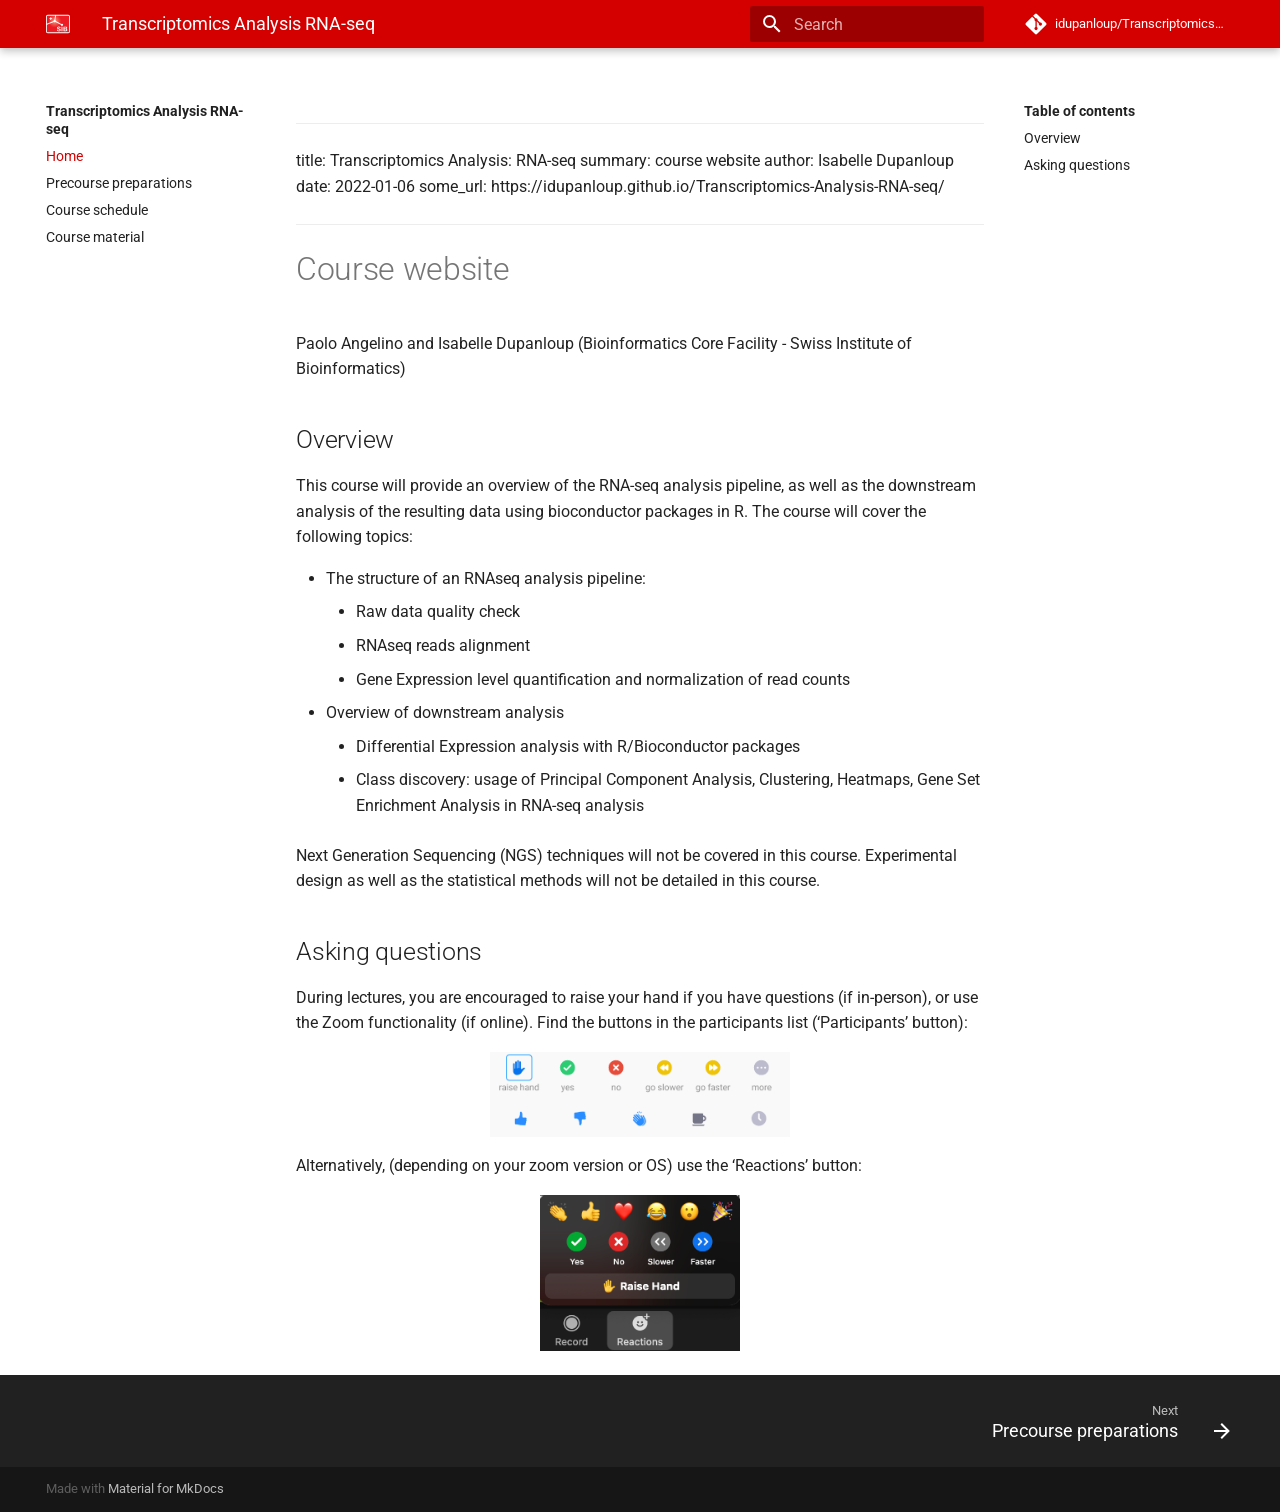
==== commit 1940c2a7: "Deployed cab05c3 with MkDocs version: 1.1.2" ====
--- a/index.html
+++ b/index.html
@@ -14,7 +14,7 @@
     
     
       
-        <title>My site</title>
+        <title>Transcriptomics Analysis RNA-seq</title>
       
     
     
@@ -72,7 +72,7 @@
     
       <header class="md-header" data-md-component="header">
   <nav class="md-header__inner md-grid" aria-label="Header">
-    <a href="." title="My site" class="md-header__button md-logo" aria-label="My site" data-md-component="logo">
+    <a href="." title="Transcriptomics Analysis RNA-seq" class="md-header__button md-logo" aria-label="Transcriptomics Analysis RNA-seq" data-md-component="logo">
       
   <img src="assets/images/SIB_logo.svg" alt="logo">
 
@@ -84,7 +84,7 @@
       <div class="md-header__ellipsis">
         <div class="md-header__topic">
           <span class="md-ellipsis">
-            My site
+            Transcriptomics Analysis RNA-seq
           </span>
         </div>
         <div class="md-header__topic" data-md-component="header-topic">
@@ -132,13 +132,13 @@
     
       <div class="md-header__source">
         
-<a href="https://github.com/GeertvanGeest/course_website_template/" title="Go to repository" class="md-source" data-md-component="source">
+<a href="https://idupanloup.github.io/Transcriptomics-Analysis-RNA-seq/" title="Go to repository" class="md-source" data-md-component="source">
   <div class="md-source__icon md-icon">
     
     <svg xmlns="http://www.w3.org/2000/svg" viewBox="0 0 448 512"><path d="M439.55 236.05 244 40.45a28.87 28.87 0 0 0-40.81 0l-40.66 40.63 51.52 51.52c27.06-9.14 52.68 16.77 43.39 43.68l49.66 49.66c34.23-11.8 61.18 31 35.47 56.69-26.49 26.49-70.21-2.87-56-37.34L240.22 199v121.85c25.3 12.54 22.26 41.85 9.08 55a34.34 34.34 0 0 1-48.55 0c-17.57-17.6-11.07-46.91 11.25-56v-123c-20.8-8.51-24.6-30.74-18.64-45L142.57 101 8.45 235.14a28.86 28.86 0 0 0 0 40.81l195.61 195.6a28.86 28.86 0 0 0 40.8 0l194.69-194.69a28.86 28.86 0 0 0 0-40.81z"/></svg>
   </div>
   <div class="md-source__repository">
-    GeertvanGeest/course_website_template
+    idupanloup/Transcriptomics-Analysis-RNA-seq
   </div>
 </a>
       </div>
@@ -164,23 +164,23 @@
 
 <nav class="md-nav md-nav--primary" aria-label="Navigation" data-md-level="0">
   <label class="md-nav__title" for="__drawer">
-    <a href="." title="My site" class="md-nav__button md-logo" aria-label="My site" data-md-component="logo">
+    <a href="." title="Transcriptomics Analysis RNA-seq" class="md-nav__button md-logo" aria-label="Transcriptomics Analysis RNA-seq" data-md-component="logo">
       
   <img src="assets/images/SIB_logo.svg" alt="logo">
 
     </a>
-    My site
+    Transcriptomics Analysis RNA-seq
   </label>
   
     <div class="md-nav__source">
       
-<a href="https://github.com/GeertvanGeest/course_website_template/" title="Go to repository" class="md-source" data-md-component="source">
+<a href="https://idupanloup.github.io/Transcriptomics-Analysis-RNA-seq/" title="Go to repository" class="md-source" data-md-component="source">
   <div class="md-source__icon md-icon">
     
     <svg xmlns="http://www.w3.org/2000/svg" viewBox="0 0 448 512"><path d="M439.55 236.05 244 40.45a28.87 28.87 0 0 0-40.81 0l-40.66 40.63 51.52 51.52c27.06-9.14 52.68 16.77 43.39 43.68l49.66 49.66c34.23-11.8 61.18 31 35.47 56.69-26.49 26.49-70.21-2.87-56-37.34L240.22 199v121.85c25.3 12.54 22.26 41.85 9.08 55a34.34 34.34 0 0 1-48.55 0c-17.57-17.6-11.07-46.91 11.25-56v-123c-20.8-8.51-24.6-30.74-18.64-45L142.57 101 8.45 235.14a28.86 28.86 0 0 0 0 40.81l195.61 195.6a28.86 28.86 0 0 0 40.8 0l194.69-194.69a28.86 28.86 0 0 0 0-40.81z"/></svg>
   </div>
   <div class="md-source__repository">
-    GeertvanGeest/course_website_template
+    idupanloup/Transcriptomics-Analysis-RNA-seq
   </div>
 </a>
     </div>
@@ -287,8 +287,8 @@
   
   
     <li class="md-nav__item">
-      <a href="exercises/" class="md-nav__link">
-        Exercises
+      <a href="course_material/" class="md-nav__link">
+        Course material
       </a>
     </li>
   
@@ -344,10 +344,6 @@
           <div class="md-content" data-md-component="content">
             <article class="md-content__inner md-typeset">
               
-                
-                  <a href="https://github.com/GeertvanGeest/course_website_template/edit/master/docs/index.md" title="Edit this page" class="md-content__button md-icon">
-                    <svg xmlns="http://www.w3.org/2000/svg" viewBox="0 0 24 24"><path d="M20.71 7.04c.39-.39.39-1.04 0-1.41l-2.34-2.34c-.37-.39-1.02-.39-1.41 0l-1.84 1.83 3.75 3.75M3 17.25V21h3.75L17.81 9.93l-3.75-3.75L3 17.25z"/></svg>
-                  </a>
                 
                 
                 <hr />
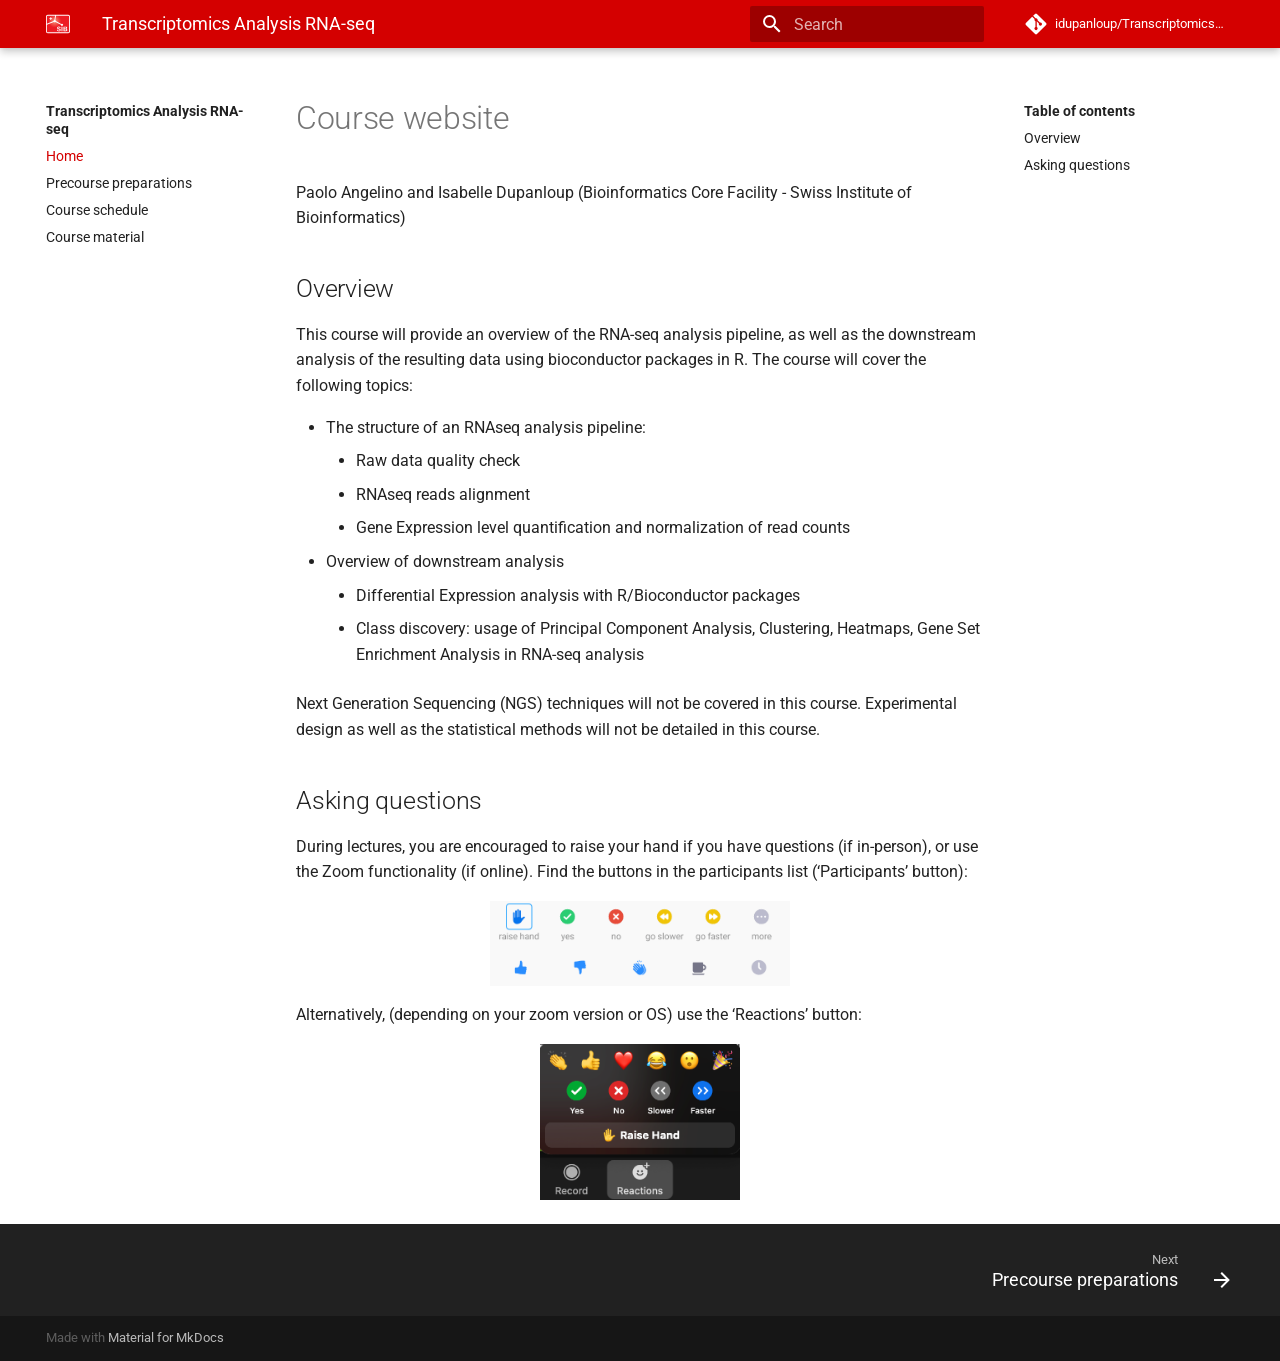
==== commit 99f12172: "Deployed cab05c3 with MkDocs version: 1.1.2" ====
--- a/index.html
+++ b/index.html
@@ -8,13 +8,15 @@
       
       
       
+        <meta name="author" content="Isabelle Dupanloup">
+      
       
       <link rel="icon" href="assets/images/SIB_logo.svg">
       <meta name="generator" content="mkdocs-1.1.2, mkdocs-material-7.1.6">
     
     
       
-        <title>Transcriptomics Analysis RNA-seq</title>
+        <title>Transcriptomics Analysis RNA-seq - Transcriptomics Analysis RNA-seq</title>
       
     
     
@@ -90,7 +92,7 @@
         <div class="md-header__topic" data-md-component="header-topic">
           <span class="md-ellipsis">
             
-              Home
+              Transcriptomics Analysis RNA-seq
             
           </span>
         </div>
@@ -346,14 +348,7 @@
               
                 
                 
-                <hr />
-<p>title: Transcriptomics Analysis: RNA-seq
-summary: course website
-author: Isabelle Dupanloup
-date: 2022-01-06
-some_url: https://idupanloup.github.io/Transcriptomics-Analysis-RNA-seq/</p>
-<hr />
-<h1 id="course-website">Course website</h1>
+                <h1 id="course-website">Course website</h1>
 <p>Paolo Angelino and Isabelle Dupanloup (Bioinformatics Core Facility - Swiss Institute of Bioinformatics)</p>
 <h2 id="overview">Overview</h2>
 <p>This course will provide an overview of the RNA-seq analysis pipeline, as well as the downstream analysis of the resulting data using bioconductor packages in R. The course will cover the following topics:</p>
@@ -382,6 +377,8 @@
 <figure>
   <img src="assets/images/reactions_zoom.png" width="200"/>
 </figure>
+                
+                  
                 
               
               
